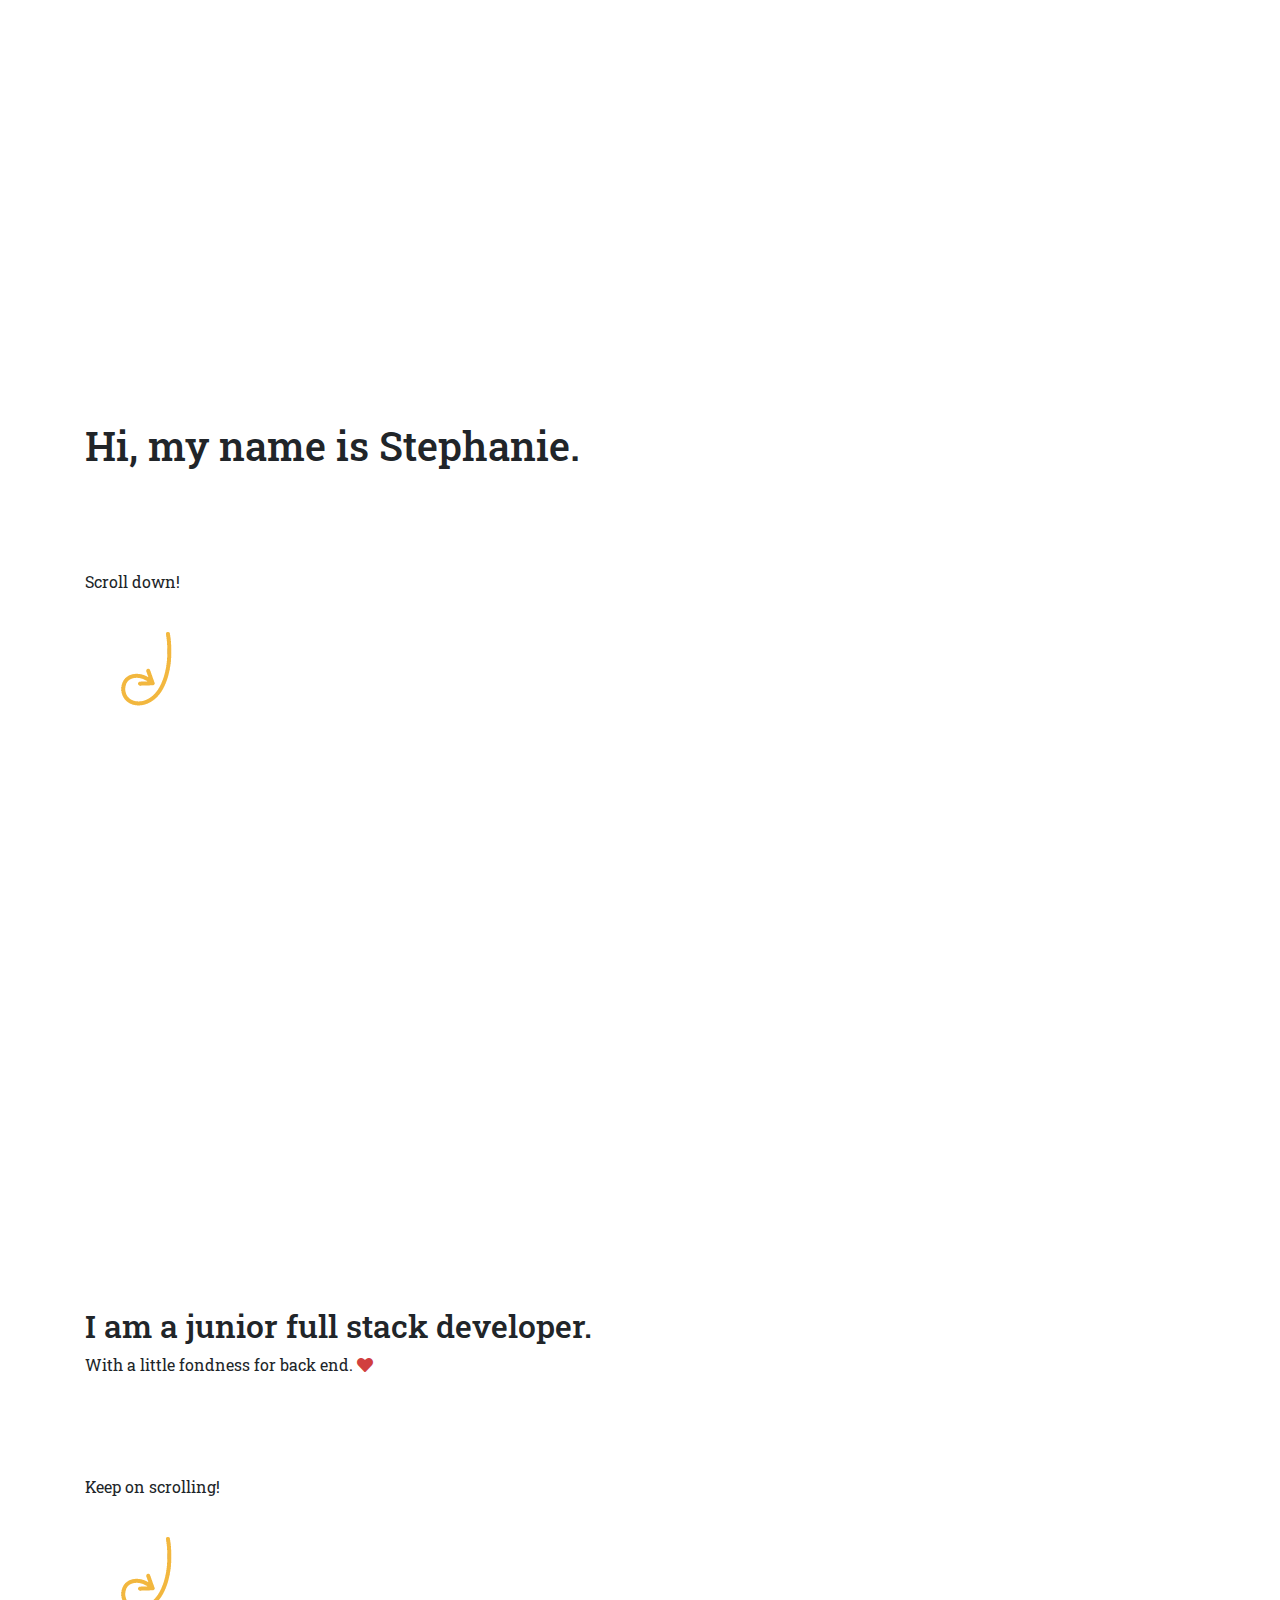
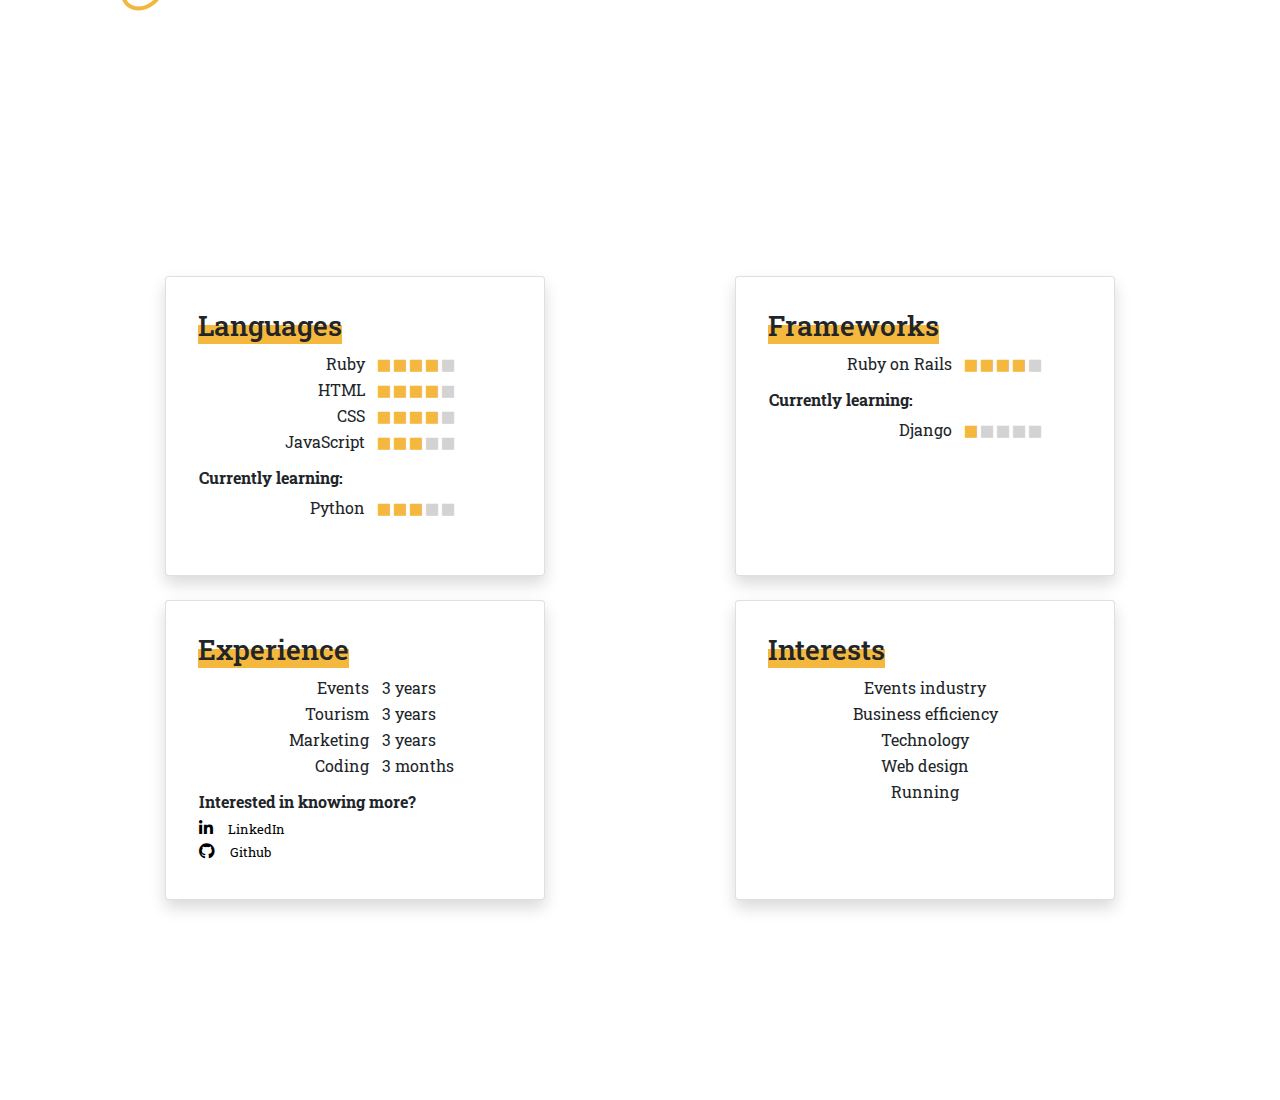
==== index.html @ 898a9060 "Added intro, about and experience sections" ====
<!DOCTYPE html>
<html>
  <head>
    <title>Stephanie Diep - Fullstack web developer</title>

    <meta name="viewport" content="width=device-width, initial-scale=1, shrink-to-fit=no">
    <link rel="stylesheet" href="https://stackpath.bootstrapcdn.com/bootstrap/4.4.1/css/bootstrap.min.css" integrity="sha384-Vkoo8x4CGsO3+Hhxv8T/Q5PaXtkKtu6ug5TOeNV6gBiFeWPGFN9MuhOf23Q9Ifjh" crossorigin="anonymous">
    <link rel="stylesheet" href="css/style.css">
    <link rel="icon" type="image/svg" href="https://image.flaticon.com/icons/svg/2572/2572648.svg">
    <link rel="stylesheet" href="https://use.fontawesome.com/releases/v5.6.3/css/all.css">
  </head>
  
  <body>
    <!-- Intro section -->
    <div class="header container d-flex align-items-center justify-content-between">
      <div class="name">
        <h1>Hi, my name is Stephanie.</h1>
      </div>
      <div class="arrow">
        <p>Scroll down!</p>
        <a href="#about"><img src="images/arrow.gif" alt="Animated arrow pointing down", id="arrow-img"></a>
      </div>
    </div>

    <!-- About section -->
    <div class="container d-flex align-items-center justify-content-between" id="about">
      <div>
        <h2>I am a junior full stack developer.</h2>
        <p>With a little fondness for back end. <i class="fas fa-heart"></i></p>
      </div>
      <div class="arrow">
        <p>Keep on scrolling!</p>
        <a href="#experience"><img src="images/arrow.gif" alt="Animated arrow pointing down", id="arrow-img"></a>
      </div>
    </div>

    <!-- Experience section -->
    <div class="container" id="experience">
      <div class="row d-flex justify-content-around">
        <!-- Languages card -->
        <div class="card col-sm-12 col-md-4 shadow">
          <h3><span class="half-highlight">Languages</span></h3>
          <table>
            <tr>
              <td class="cell-title">Ruby</td>
              <td><i class="fas fa-square-full" id="colored-square"></i>
              <i class="fas fa-square-full" id="colored-square"></i>
              <i class="fas fa-square-full" id="colored-square"></i>
              <i class="fas fa-square-full" id="colored-square"></i>
              <i class="fas fa-square-full" id="not-colored-square"></i></td>
            </tr>
            <tr>
              <td class="cell-title">HTML</td>
              <td><i class="fas fa-square-full" id="colored-square"></i>
              <i class="fas fa-square-full" id="colored-square"></i>
              <i class="fas fa-square-full" id="colored-square"></i>
              <i class="fas fa-square-full" id="colored-square"></i>
              <i class="fas fa-square-full" id="not-colored-square"></i></td>
            </tr>
            <tr>
              <td class="cell-title">CSS</td> 
              <td><i class="fas fa-square-full" id="colored-square"></i>
              <i class="fas fa-square-full" id="colored-square"></i>
              <i class="fas fa-square-full" id="colored-square"></i>
              <i class="fas fa-square-full" id="colored-square"></i>
              <i class="fas fa-square-full" id="not-colored-square"></i></td>
            </tr>
            <tr>
              <td class="cell-title">JavaScript</td> 
              <td><i class="fas fa-square-full" id="colored-square"></i>
              <i class="fas fa-square-full" id="colored-square"></i>
              <i class="fas fa-square-full" id="colored-square"></i>
              <i class="fas fa-square-full" id="not-colored-square"></i>
              <i class="fas fa-square-full" id="not-colored-square"></i></td>
            </tr>
            <tr>
              <td colspan="2"><p class="card-subtitle"><strong>Currently learning: </strong></p></td>
            </tr>
            <tr>
              <td class="cell-title">Python</td>
              <td><i class="fas fa-square-full" id="colored-square"></i>
              <i class="fas fa-square-full" id="colored-square"></i>
              <i class="fas fa-square-full" id="colored-square"></i>
              <i class="fas fa-square-full" id="not-colored-square"></i>
              <i class="fas fa-square-full" id="not-colored-square"></i></td>
            </tr>
          </table>
        </div>
        
        <!-- Frameworks card -->
        <div class="card col-sm-12 col-md-4 shadow">
          <h3><span class="half-highlight">Frameworks</span></h3>
          <table>
            <tr>
              <td class="cell-title">Ruby on Rails</td>
              <td><i class="fas fa-square-full" id="colored-square"></i>
              <i class="fas fa-square-full" id="colored-square"></i>
              <i class="fas fa-square-full" id="colored-square"></i>
              <i class="fas fa-square-full" id="colored-square"></i>
              <i class="fas fa-square-full" id="not-colored-square"></i></td>
            </tr>
            <tr>
              <td colspan="2"><p class="card-subtitle"><strong>Currently learning: </strong></p></td>
            </tr>
            <tr>
              <td class="cell-title">Django</td>
              <td><i class="fas fa-square-full" id="colored-square"></i>
              <i class="fas fa-square-full" id="not-colored-square"></i>
              <i class="fas fa-square-full" id="not-colored-square"></i>
              <i class="fas fa-square-full" id="not-colored-square"></i>
              <i class="fas fa-square-full" id="not-colored-square"></i></td>
            </tr>
          </table>
        </div>

        <!-- Experience card -->
        <div class="card col-sm-12 col-md-4 shadow">
          <h3><span class="half-highlight">Experience</span></h3>
          <table>
            <tr>
              <td class="cell-title">Events</td>
              <td>3 years</td>
            </tr>
            <tr>
              <td class="cell-title">Tourism</td>
              <td>3 years</td>
            </tr>
            <tr>
              <td class="cell-title">Marketing</td>
              <td>3 years</td>
            </tr>
            <tr>
              <td class="cell-title">Coding</td>
              <td>3 months</td>
            </tr>
            <tr>
              <td colspan="2">
                <p class="card-subtitle"><strong>Interested in knowing more?<br></strong></p>
              </td>
            </tr>
            <tr>
              <td colspan="2" id="experience-links">
                  <a href="https://www.linkedin.com/in/diepstephanie/">
                    <p><i class="fab fa-linkedin-in"></i> LinkedIn</p>
                  </a>
              </td>
            </tr>
            <tr>
              <td colspan="2" id="experience-links">
                  <a href="https://github.com/sthyma">
                    <p><i class="fab fa-github"></i> Github</p>
                  </a>
              </td>
            </tr>
          </table>
        </div>

        <!-- Interests card -->
        <div class="card col-sm-12 col-md-4 shadow">
          <h3><span class="half-highlight">Interests</span></h3>
          <table>
            <tr>
              <td class="cell-title-interest">Events industry</td>
            </tr>
            <tr>
              <td class="cell-title-interest">Business efficiency</td>
            </tr>
            <tr>
              <td class="cell-title-interest">Technology</td>
            </tr>
            <tr>
              <td class="cell-title-interest">Web design</td>
            </tr>
            <tr>
              <td class="cell-title-interest">Running</td>
            </tr>
          </table>
        </div>
      </div>
    </div>

    <!-- Projects card -->
    <!-- <div class="card col-sm-12 col-md-3 shadow">
      <h3><span class="half-highlight">Projects</span></h3>
      <table>
        <tr>
          <td class="cell-title"><a href="#">Don't Die Food</a></td>
          <td><p>Team / Backend</p></td>
        </tr>
        <tr>
          <td class="cell-title"><a href="#">BlockWagon</a></td>
          <td><p>Team / Full stack</p></td>
        </tr>
        <tr>
          <td class="cell-title"><a href="#"><small>Hey Miss Cocktail</small></a></td>
          <td><p>Solo / Full stack</p></td>
        </tr>
        <tr>
          <td colspan="2"><p class="card-subtitle"><strong>Currently working on: </strong></p></td>
        </tr>
        <tr>
          <td class="cell-title">Django</td>
          <td><i class="fas fa-square-full" id="colored-square"></i>
          <i class="fas fa-square-full" id="not-colored-square"></i>
          <i class="fas fa-square-full" id="not-colored-square"></i>
          <i class="fas fa-square-full" id="not-colored-square"></i>
          <i class="fas fa-square-full" id="not-colored-square"></i></td>
        </tr>
      </table>
    </div> -->

  </body>
</html>
---- css/style.css ----
/* Fonts */
@import url('https://fonts.googleapis.com/css2?family=Roboto+Slab:wght@200;300;400;500;600;700;800;900&display=swap');

/* Components */
@import url('components/navbar.css');
@import url('components/about.css');
@import url('components/header.css');
@import url('components/experience.css');
@import url('components/card.css');

body {
  font-family: 'Roboto Slab', serif;
}

.half-highlight {
  background: linear-gradient(to top, #f4b83f 50%, transparent 50%);
}
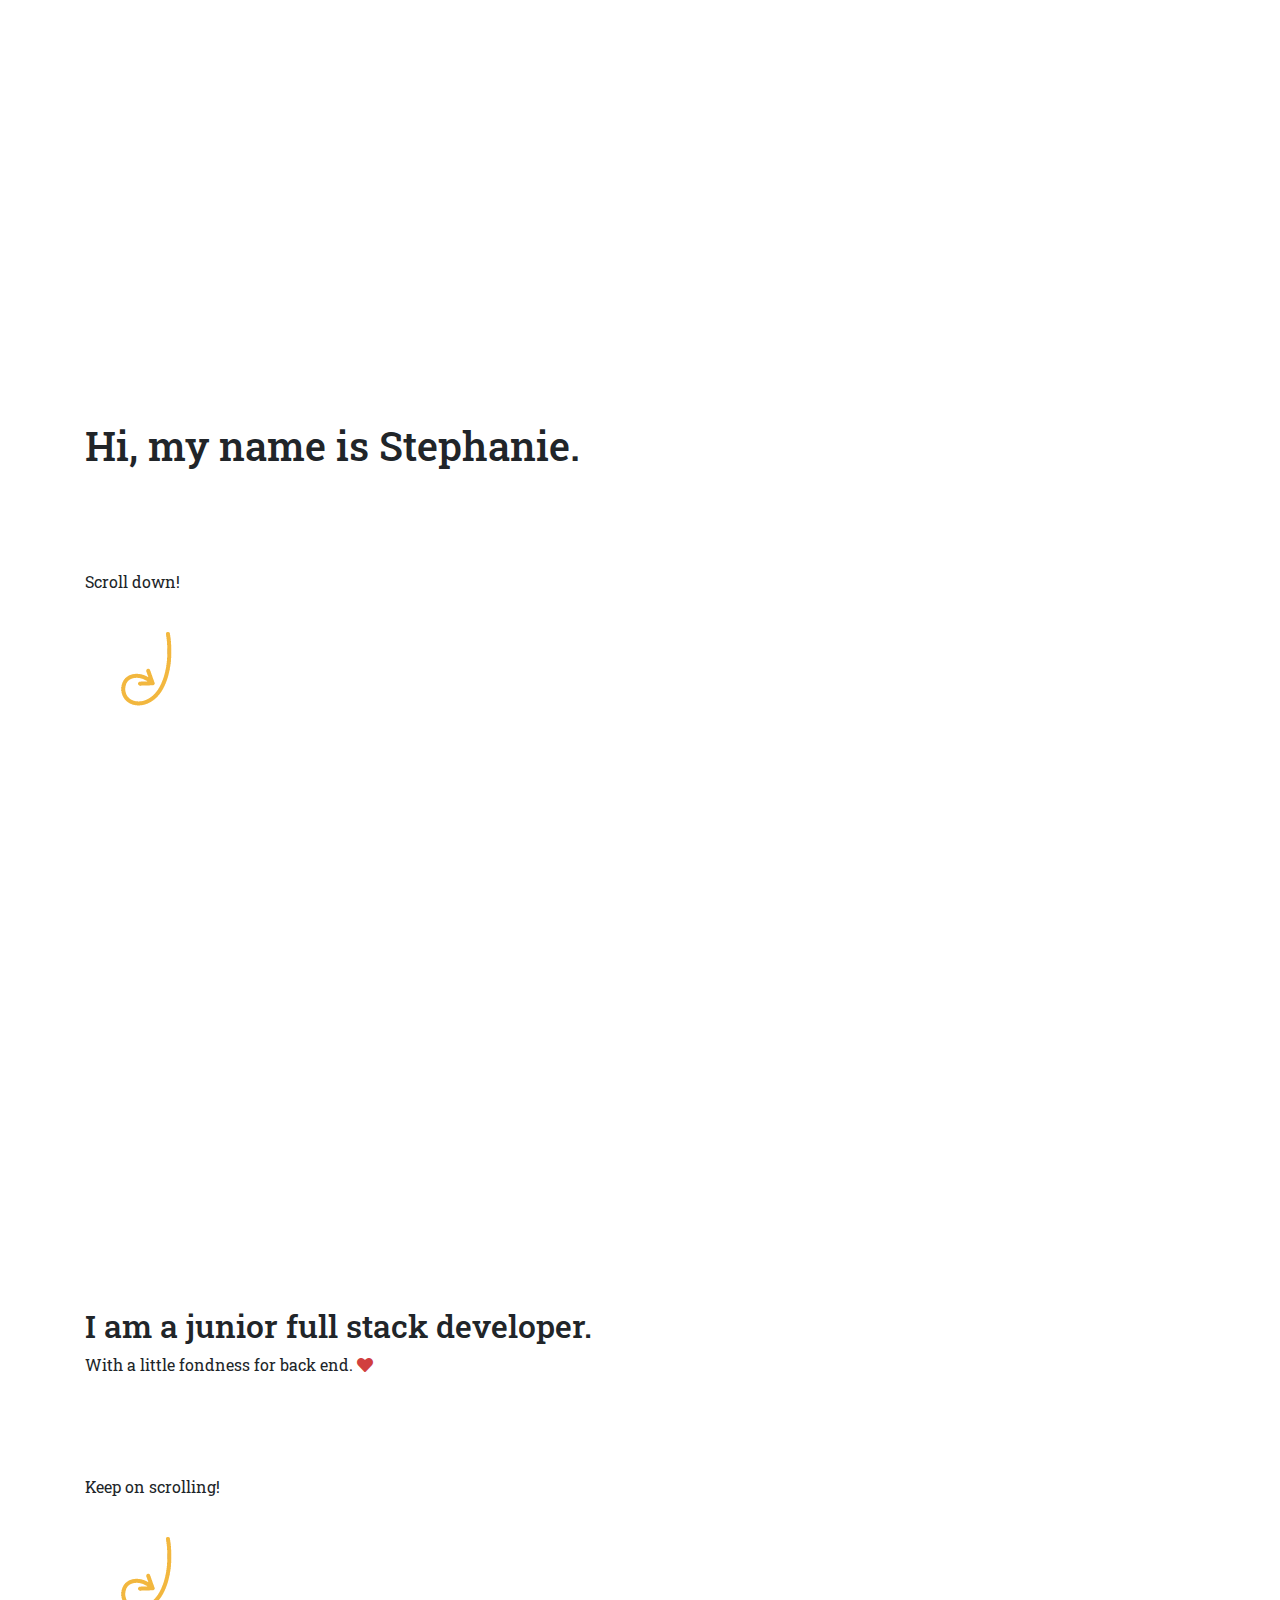
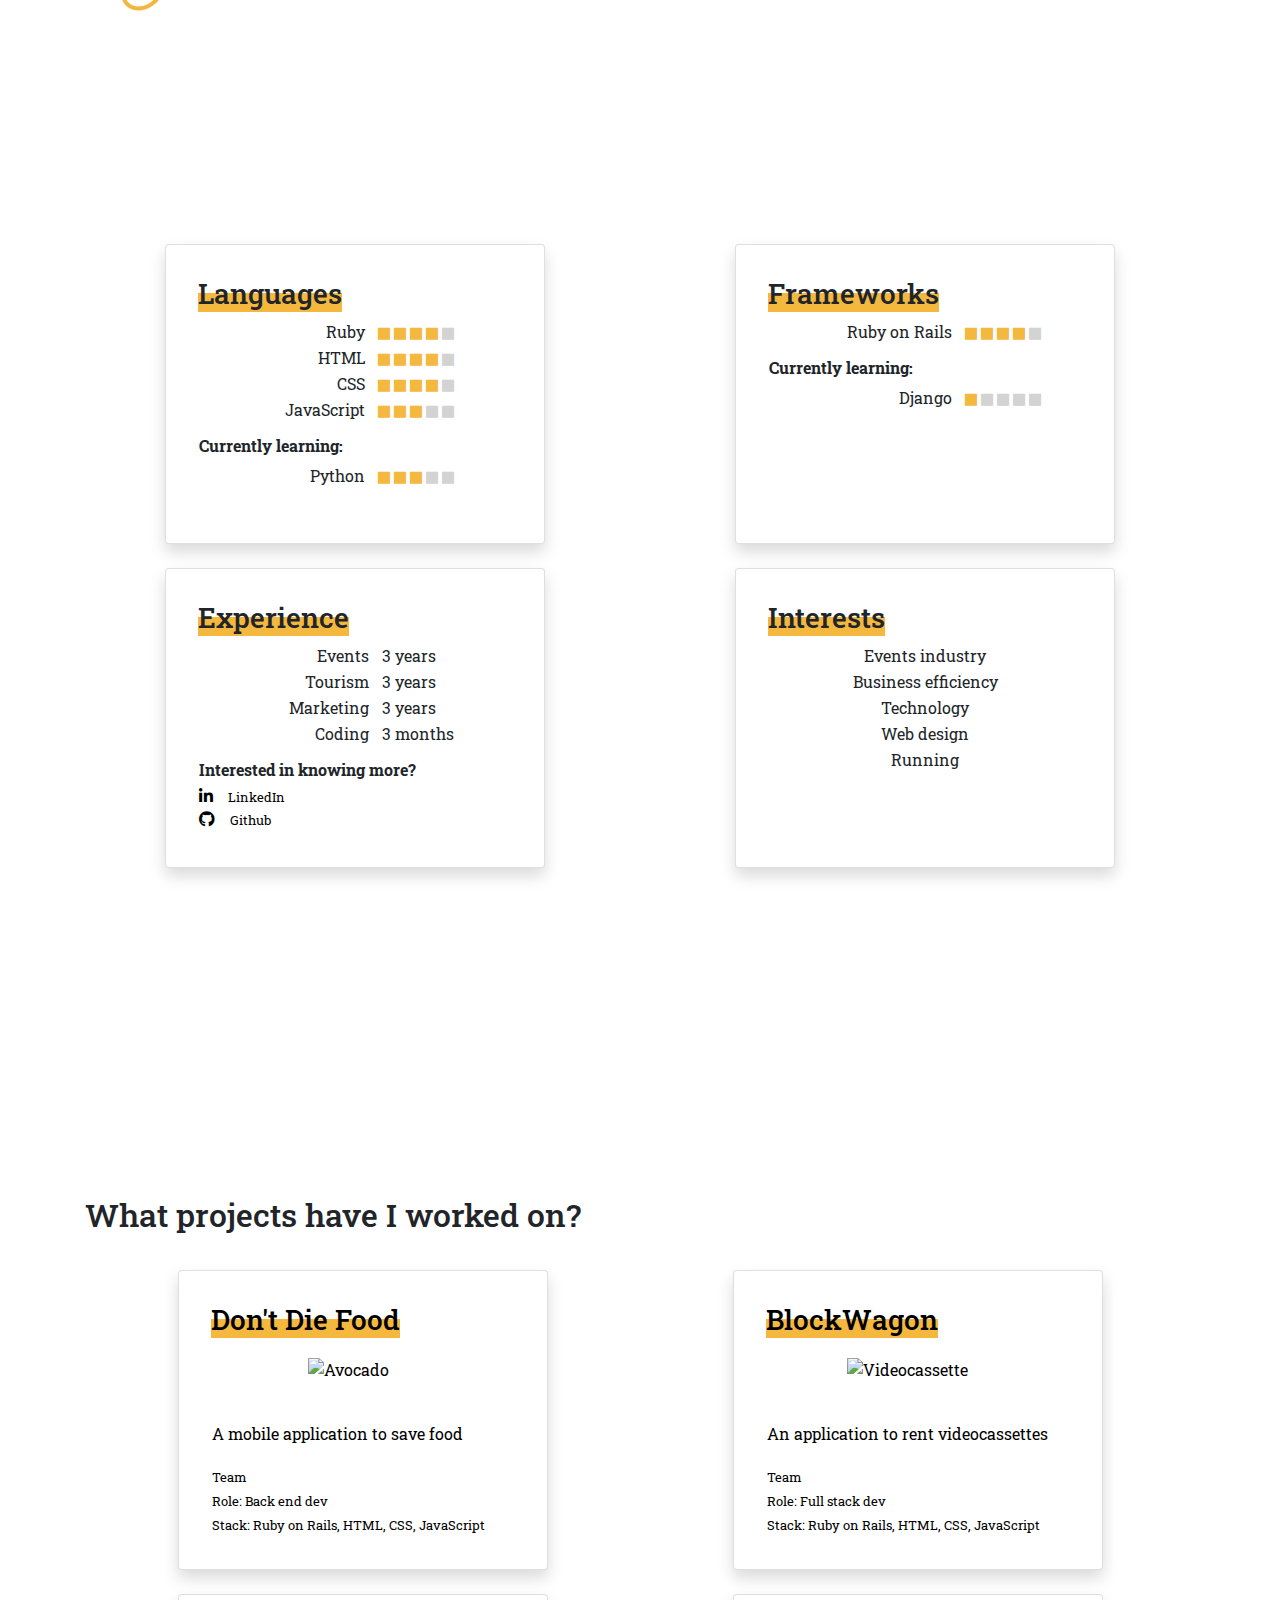
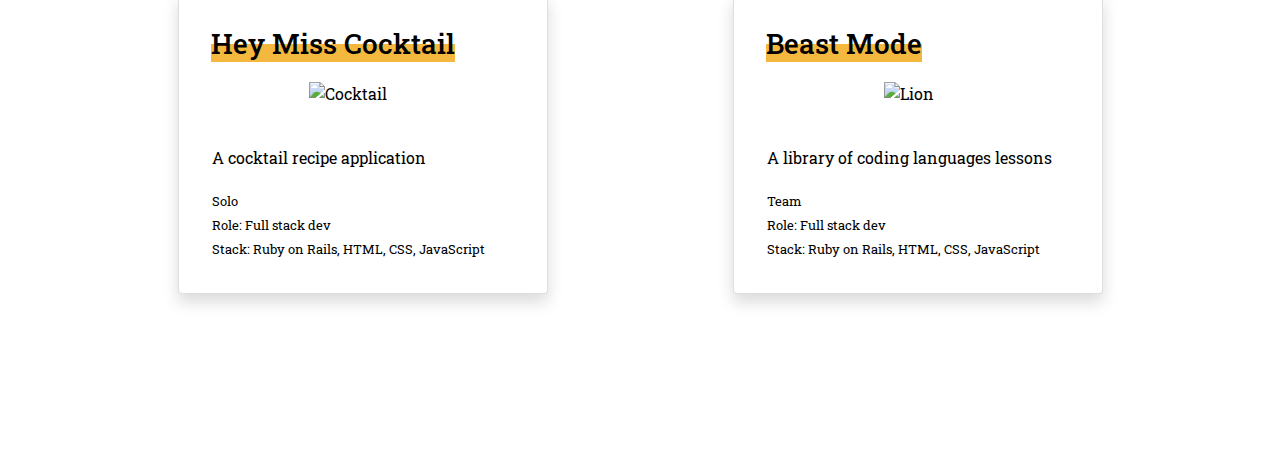
==== commit 74e85b09: "Added projects and contact sections -- still need to add contact section" ====
--- a/index.html
+++ b/index.html
@@ -2,7 +2,6 @@
 <html>
   <head>
     <title>Stephanie Diep - Fullstack web developer</title>
-
     <meta name="viewport" content="width=device-width, initial-scale=1, shrink-to-fit=no">
     <link rel="stylesheet" href="https://stackpath.bootstrapcdn.com/bootstrap/4.4.1/css/bootstrap.min.css" integrity="sha384-Vkoo8x4CGsO3+Hhxv8T/Q5PaXtkKtu6ug5TOeNV6gBiFeWPGFN9MuhOf23Q9Ifjh" crossorigin="anonymous">
     <link rel="stylesheet" href="css/style.css">
@@ -12,7 +11,7 @@
   
   <body>
     <!-- Intro section -->
-    <div class="header container d-flex align-items-center justify-content-between">
+    <div class="container d-flex align-items-center justify-content-between" id="header">
       <div class="name">
         <h1>Hi, my name is Stephanie.</h1>
       </div>
@@ -179,35 +178,125 @@
       </div>
     </div>
 
-    <!-- Projects card -->
-    <!-- <div class="card col-sm-12 col-md-3 shadow">
-      <h3><span class="half-highlight">Projects</span></h3>
-      <table>
-        <tr>
-          <td class="cell-title"><a href="#">Don't Die Food</a></td>
-          <td><p>Team / Backend</p></td>
-        </tr>
-        <tr>
-          <td class="cell-title"><a href="#">BlockWagon</a></td>
-          <td><p>Team / Full stack</p></td>
-        </tr>
-        <tr>
-          <td class="cell-title"><a href="#"><small>Hey Miss Cocktail</small></a></td>
-          <td><p>Solo / Full stack</p></td>
-        </tr>
-        <tr>
-          <td colspan="2"><p class="card-subtitle"><strong>Currently working on: </strong></p></td>
-        </tr>
-        <tr>
-          <td class="cell-title">Django</td>
-          <td><i class="fas fa-square-full" id="colored-square"></i>
-          <i class="fas fa-square-full" id="not-colored-square"></i>
-          <i class="fas fa-square-full" id="not-colored-square"></i>
-          <i class="fas fa-square-full" id="not-colored-square"></i>
-          <i class="fas fa-square-full" id="not-colored-square"></i></td>
-        </tr>
-      </table>
+    <!-- Projects section -->
+    <div class="container" id="projects">
+      <h2>What projects have I worked on?</h2>
+      <div class="container d-flex align-items-center justify-content-between">
+        <div class="row d-flex justify-content-around">
+          <!-- Don't Die Food -->
+          <div class="card col-sm-12 col-md-4 shadow">
+            <a href="http://dontdiefood.com/">
+              <h3><span class="half-highlight">Don't Die Food</span></h3>
+              <table>
+                <tr>
+                  <td>
+                    <div class="d-flex justify-content-center">
+                      <img src="https://image.flaticon.com/icons/svg/826/826984.svg" alt="Avocado">
+                    </div>
+                  </td>
+                </tr>
+                <tr>
+                  <td>
+                    <p>A mobile application to save food</p>
+                  </td>
+                </tr>
+                <tr>
+                  <td>
+                    <small>Team<br> Role: Back end dev<br> Stack: Ruby on Rails, HTML, CSS, JavaScript</small>
+                  </td>
+                </tr>
+              </table>
+            </a>
+          </div>
+
+          <!-- BlockWagon -->
+          <div class="card col-sm-12 col-md-4 shadow">
+            <a href="http://blockwagon.herokuapp.com/">
+              <h3><span class="half-highlight">BlockWagon</span></h3>
+              <table>
+                <tr>
+                  <td>
+                    <div class="d-flex justify-content-center">
+                      <img src="https://image.flaticon.com/icons/svg/860/860341.svg" alt="Videocassette">
+                    </div>
+                  </td>
+                </tr>
+                <tr>
+                  <td>
+                    <p>An application to rent videocassettes</p>
+                  </td>
+                </tr>
+                <tr>
+                  <td>
+                    <small>Team<br> Role: Full stack dev<br> Stack: Ruby on Rails, HTML, CSS, JavaScript</small>
+                  </td>
+                </tr>
+              </table>
+            </a>
+          </div>
+
+          <!-- Hey Miss Cocktail -->
+          <div class="card col-sm-12 col-md-4 shadow">
+            <a href="http://heymisscocktail.herokuapp.com/">
+              <h3><span class="half-highlight">Hey Miss Cocktail</span></h3>
+              <table>
+                <tr>
+                  <td>
+                    <div class="d-flex justify-content-center">
+                      <img src="https://image.flaticon.com/icons/svg/3076/3076073.svg" alt="Cocktail">
+                    </div>
+                  </td>
+                </tr>
+                <tr>
+                  <td>
+                    <p>A cocktail recipe application</p>
+                  </td>
+                </tr>
+                <tr>
+                  <td>
+                    <small>Solo<br> Role: Full stack dev<br> Stack: Ruby on Rails, HTML, CSS, JavaScript</small>
+                  </td>
+                </tr>
+              </table>
+            </a>
+          </div>
+
+          <!-- Beast Mode -->
+          <div class="card col-sm-12 col-md-4 shadow">
+            <a href="http://beastmodeon.herokuapp.com/">
+              <h3><span class="half-highlight">Beast Mode</span></h3>
+              <table>
+                <tr>
+                  <td>
+                    <div class="d-flex justify-content-center">
+                      <img src="https://image.flaticon.com/icons/svg/2966/2966054.svg" alt="Lion">
+                    </div>
+                  </td>
+                </tr>
+                <tr>
+                  <td>
+                    <p>A library of coding languages lessons</p>
+                  </td>
+                </tr>
+                <tr>
+                  <td>
+                    <small>Team<br> Role: Full stack dev<br> Stack: Ruby on Rails, HTML, CSS, JavaScript</small>
+                  </td>
+                </tr>
+              </table>
+            </a>
+          </div>
+
+        </div>
+      </div>
+    </div>
+
+    <!-- Contact section -->
+    <!-- <div class="container d-flex align-items-center justify-content-between" id="contact">
+      <div>
+        <h2>Interested in contacting me?</h2>
+        <p>Don't hesitate!</p>
+      </div>
     </div> -->
-
   </body>
 </html>--- a/css/style.css
+++ b/css/style.css
@@ -2,11 +2,12 @@
 @import url('https://fonts.googleapis.com/css2?family=Roboto+Slab:wght@200;300;400;500;600;700;800;900&display=swap');
 
 /* Components */
-@import url('components/navbar.css');
 @import url('components/about.css');
 @import url('components/header.css');
 @import url('components/experience.css');
 @import url('components/card.css');
+@import url('components/projects.css');
+@import url('components/contact.css');
 
 body {
   font-family: 'Roboto Slab', serif;
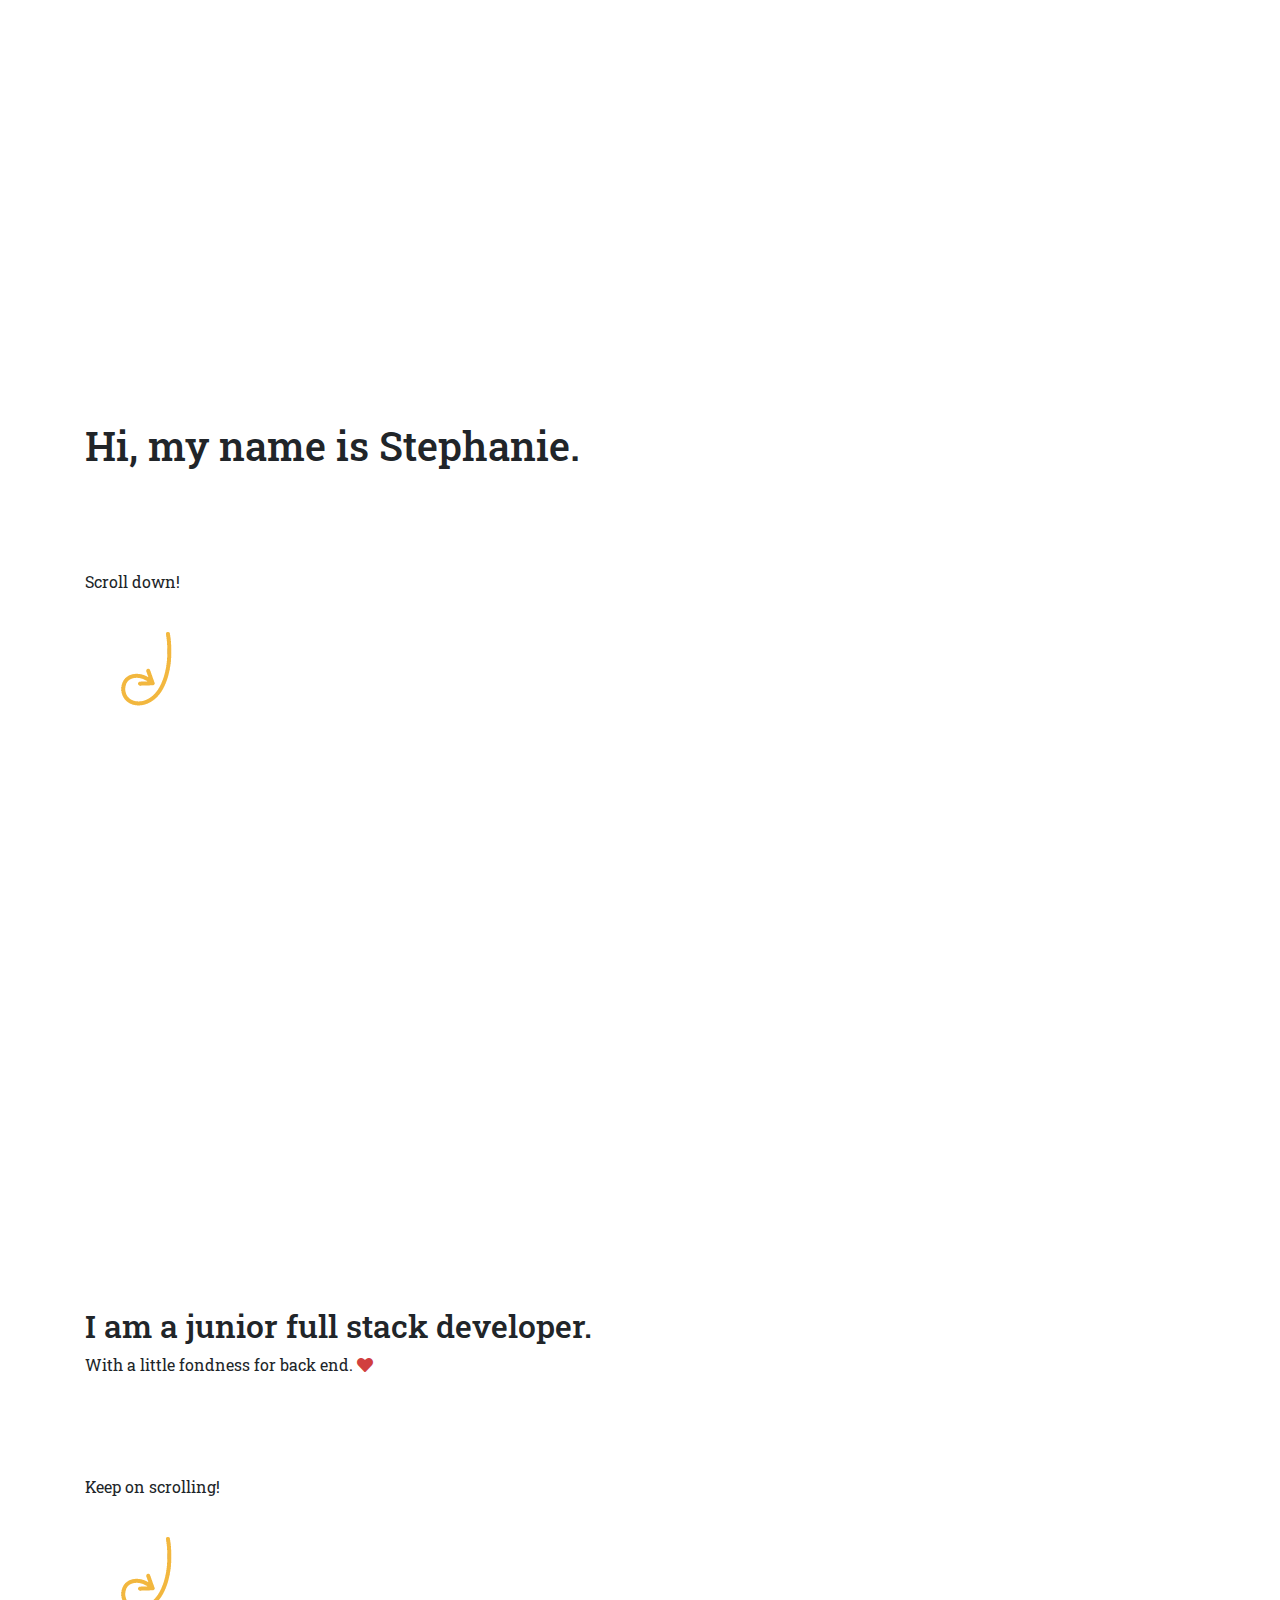
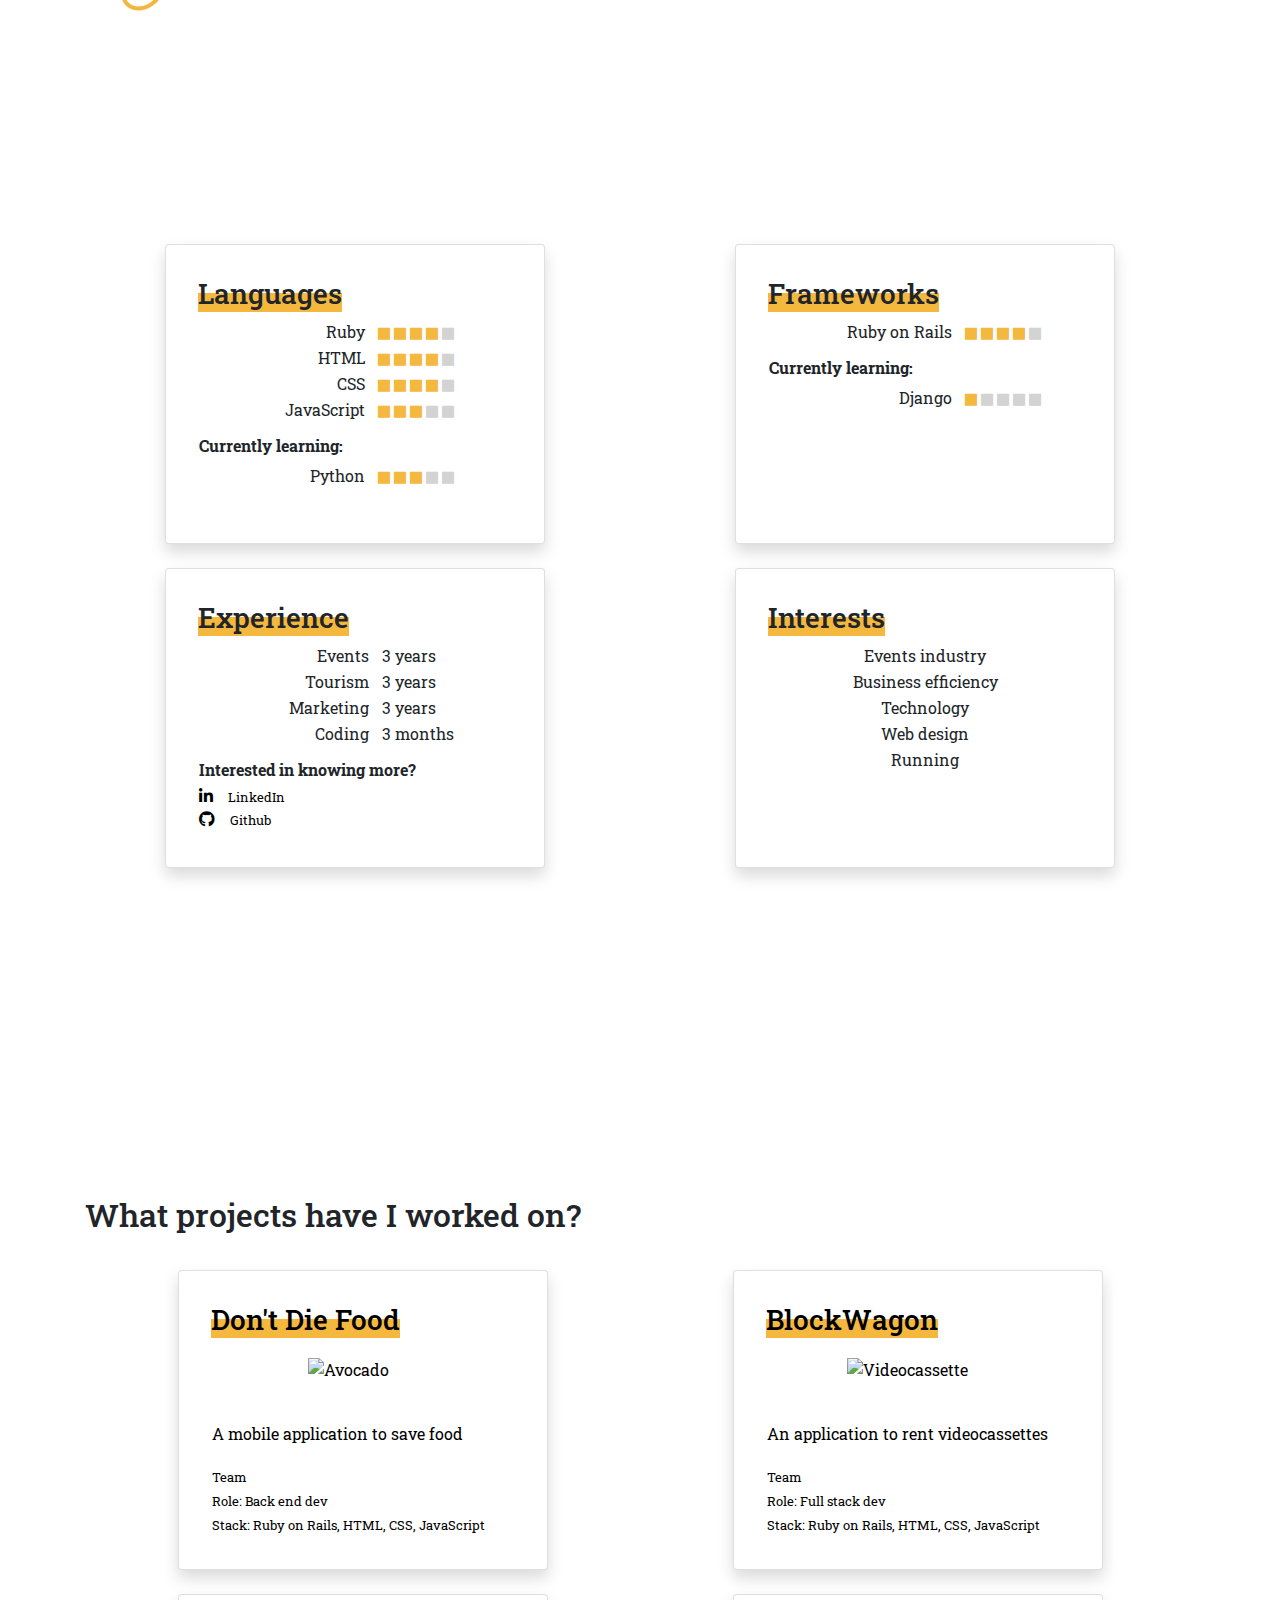
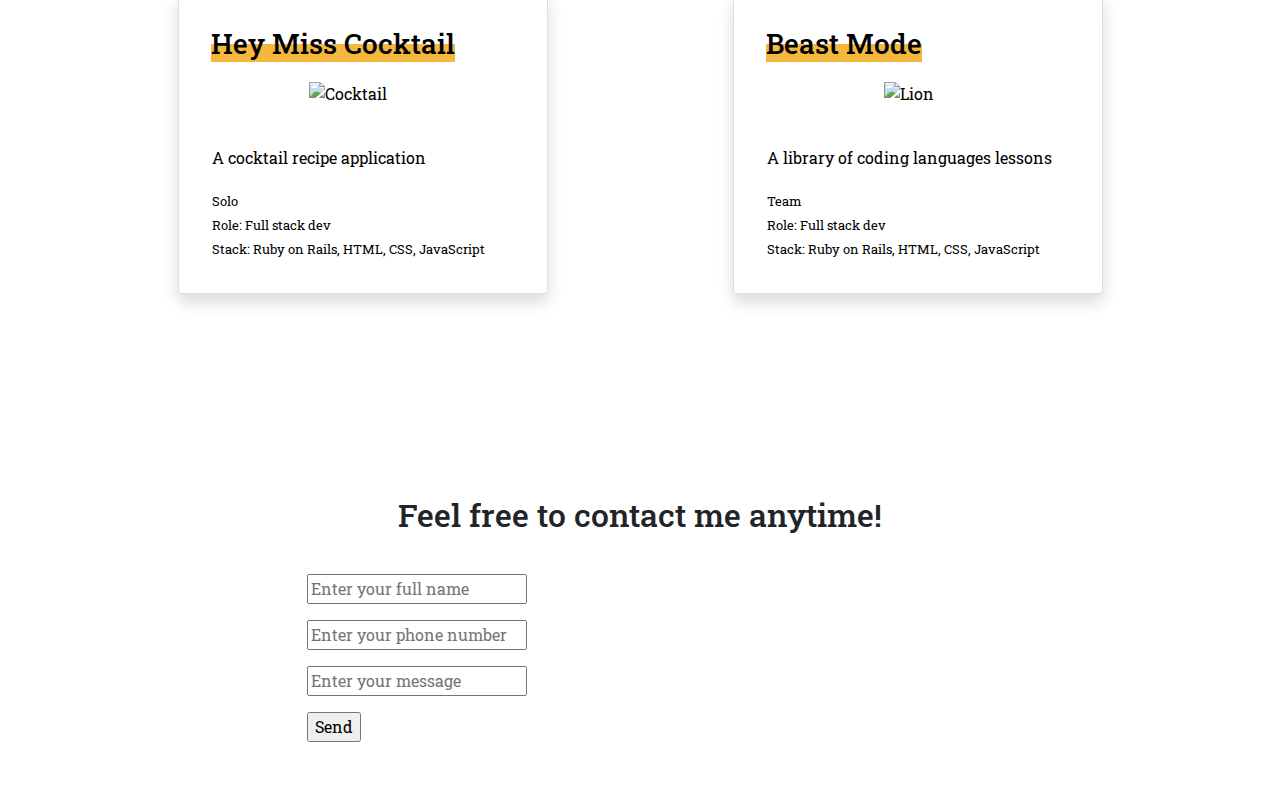
==== commit 13257d4b: "Added a form" ====
--- a/index.html
+++ b/index.html
@@ -292,11 +292,18 @@
     </div>
 
     <!-- Contact section -->
-    <!-- <div class="container d-flex align-items-center justify-content-between" id="contact">
+    <div class="container d-flex align-items-center justify-content-between flex-column" id="contact">
       <div>
-        <h2>Interested in contacting me?</h2>
-        <p>Don't hesitate!</p>
-      </div>
-    </div> -->
+        <h2>Feel free to contact me anytime!</h2>
+      </div>
+      <div class="form">
+        <form>
+          <input type="text" name="name" id="name_field" placeholder="Enter your full name"><br>
+          <input type="text" name="phonenumber" id="phone_field" placeholder="Enter your phone number"><br>
+          <input type="text" name="message" id="message_field" placeholder="Enter your message"><br>
+          <input type="submit" id="form-btn" value="Send">
+        </form>
+      </div>
+    </div>
   </body>
 </html>--- a/css/style.css
+++ b/css/style.css
@@ -8,6 +8,7 @@
 @import url('components/card.css');
 @import url('components/projects.css');
 @import url('components/contact.css');
+@import url('components/form.css');
 
 body {
   font-family: 'Roboto Slab', serif;
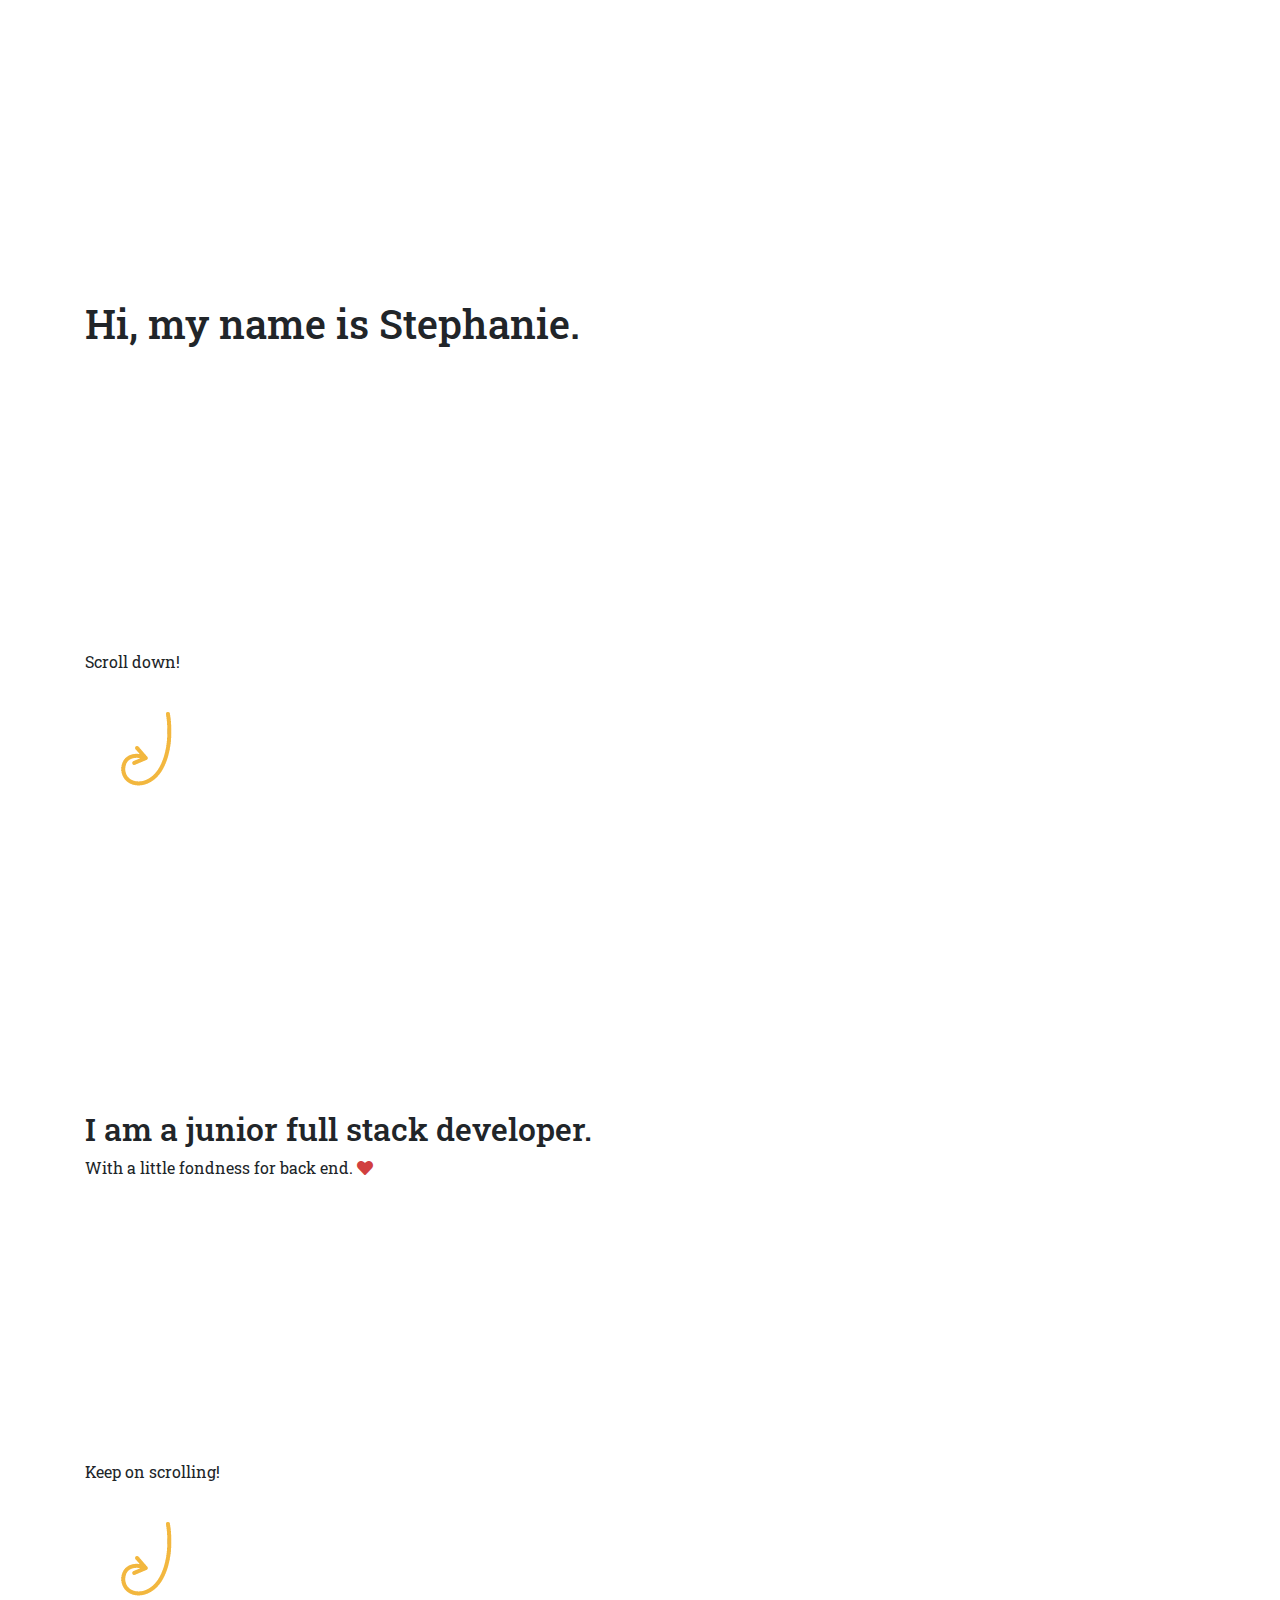
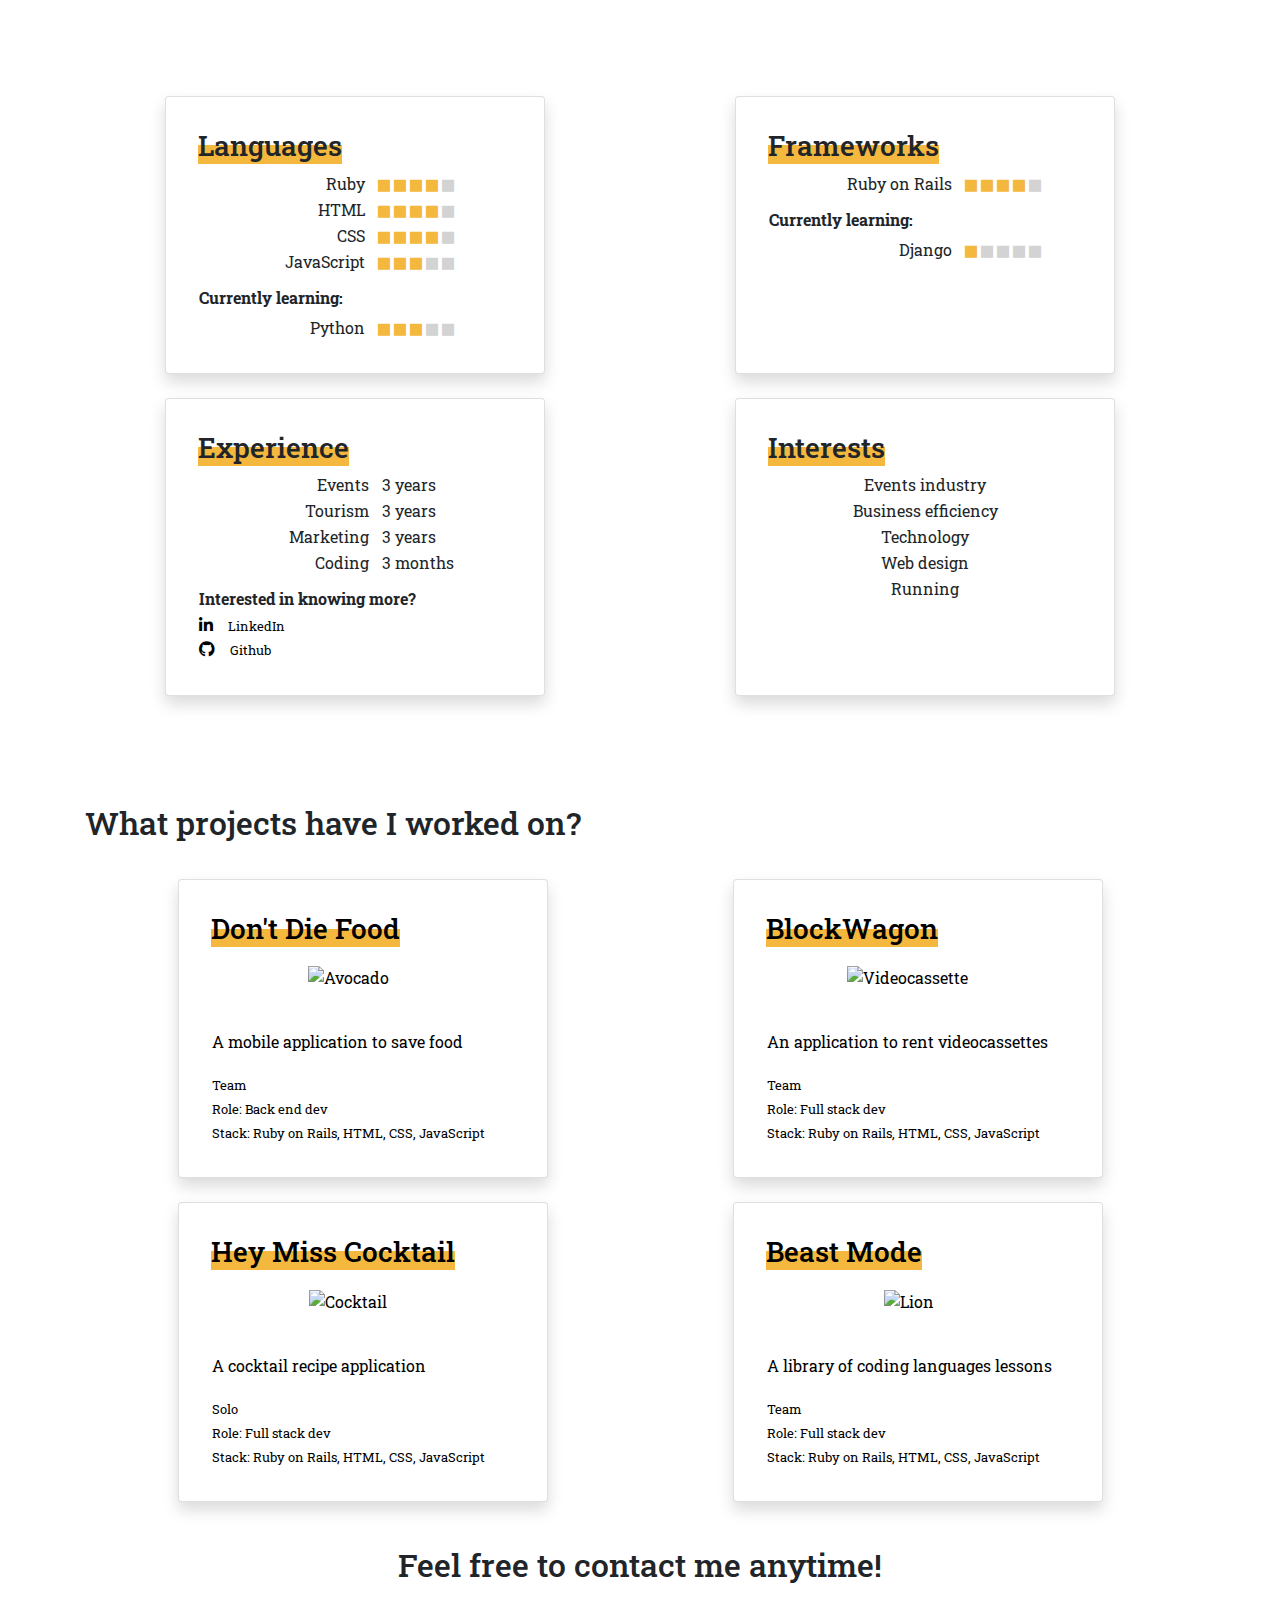
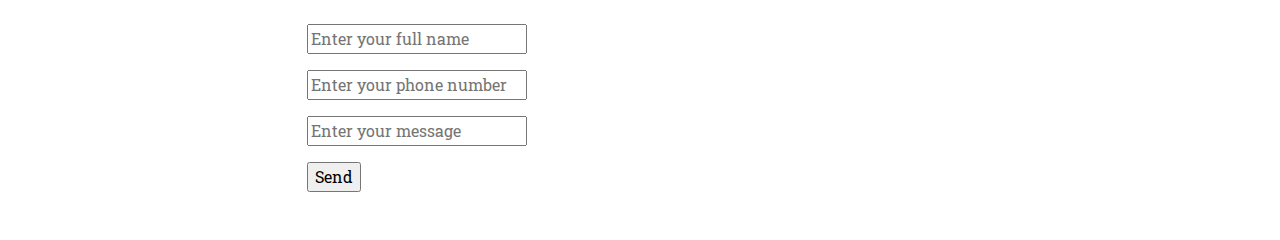
==== commit 1da597e5: "Worked on responsiveness" ====
--- a/index.html
+++ b/index.html
@@ -11,7 +11,7 @@
   
   <body>
     <!-- Intro section -->
-    <div class="container d-flex align-items-center justify-content-between" id="header">
+    <div class="container d-flex align-items-start justify-content-between flex-column" id="header">
       <div class="name">
         <h1>Hi, my name is Stephanie.</h1>
       </div>
@@ -22,8 +22,8 @@
     </div>
 
     <!-- About section -->
-    <div class="container d-flex align-items-center justify-content-between" id="about">
-      <div>
+    <div class="container d-flex align-items-start justify-content-between flex-column" id="about">
+      <div class="description">
         <h2>I am a junior full stack developer.</h2>
         <p>With a little fondness for back end. <i class="fas fa-heart"></i></p>
       </div>
--- a/css/style.css
+++ b/css/style.css
@@ -12,6 +12,7 @@
 
 body {
   font-family: 'Roboto Slab', serif;
+  background:white;
 }
 
 .half-highlight {
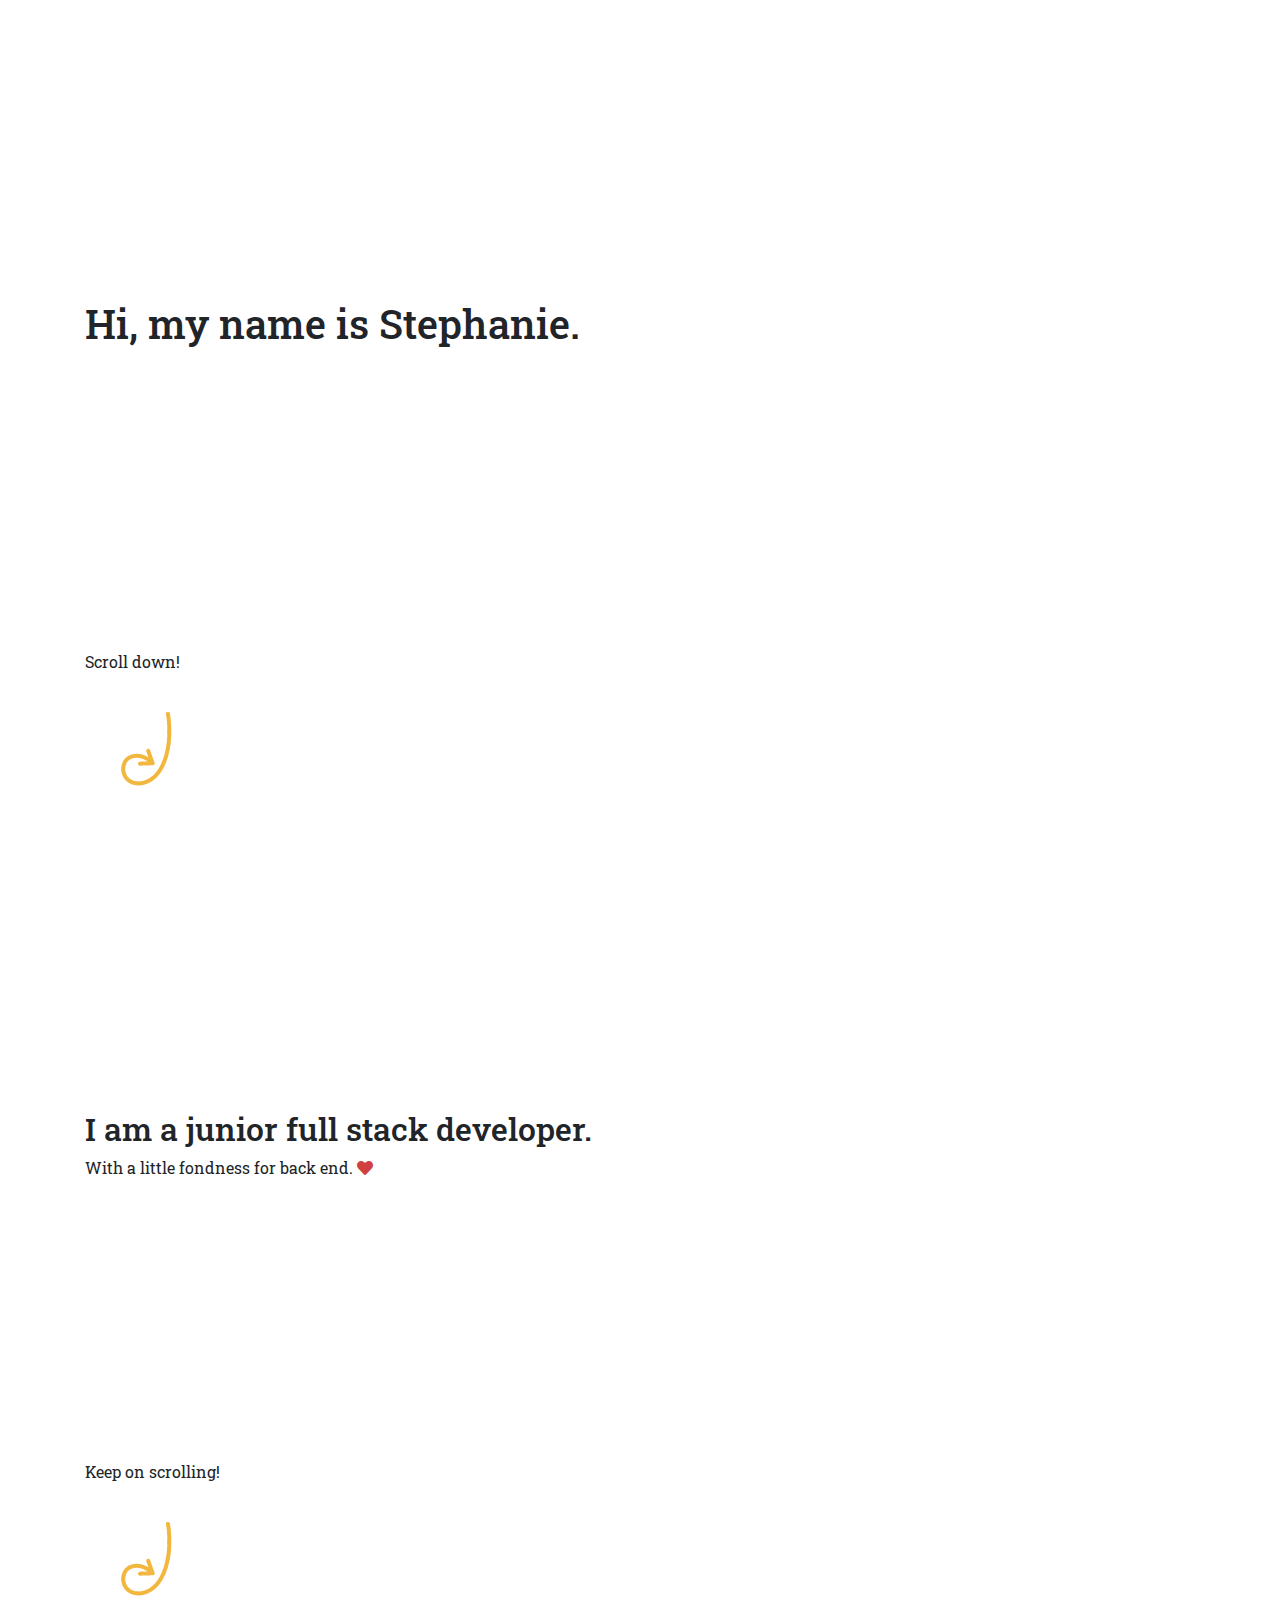
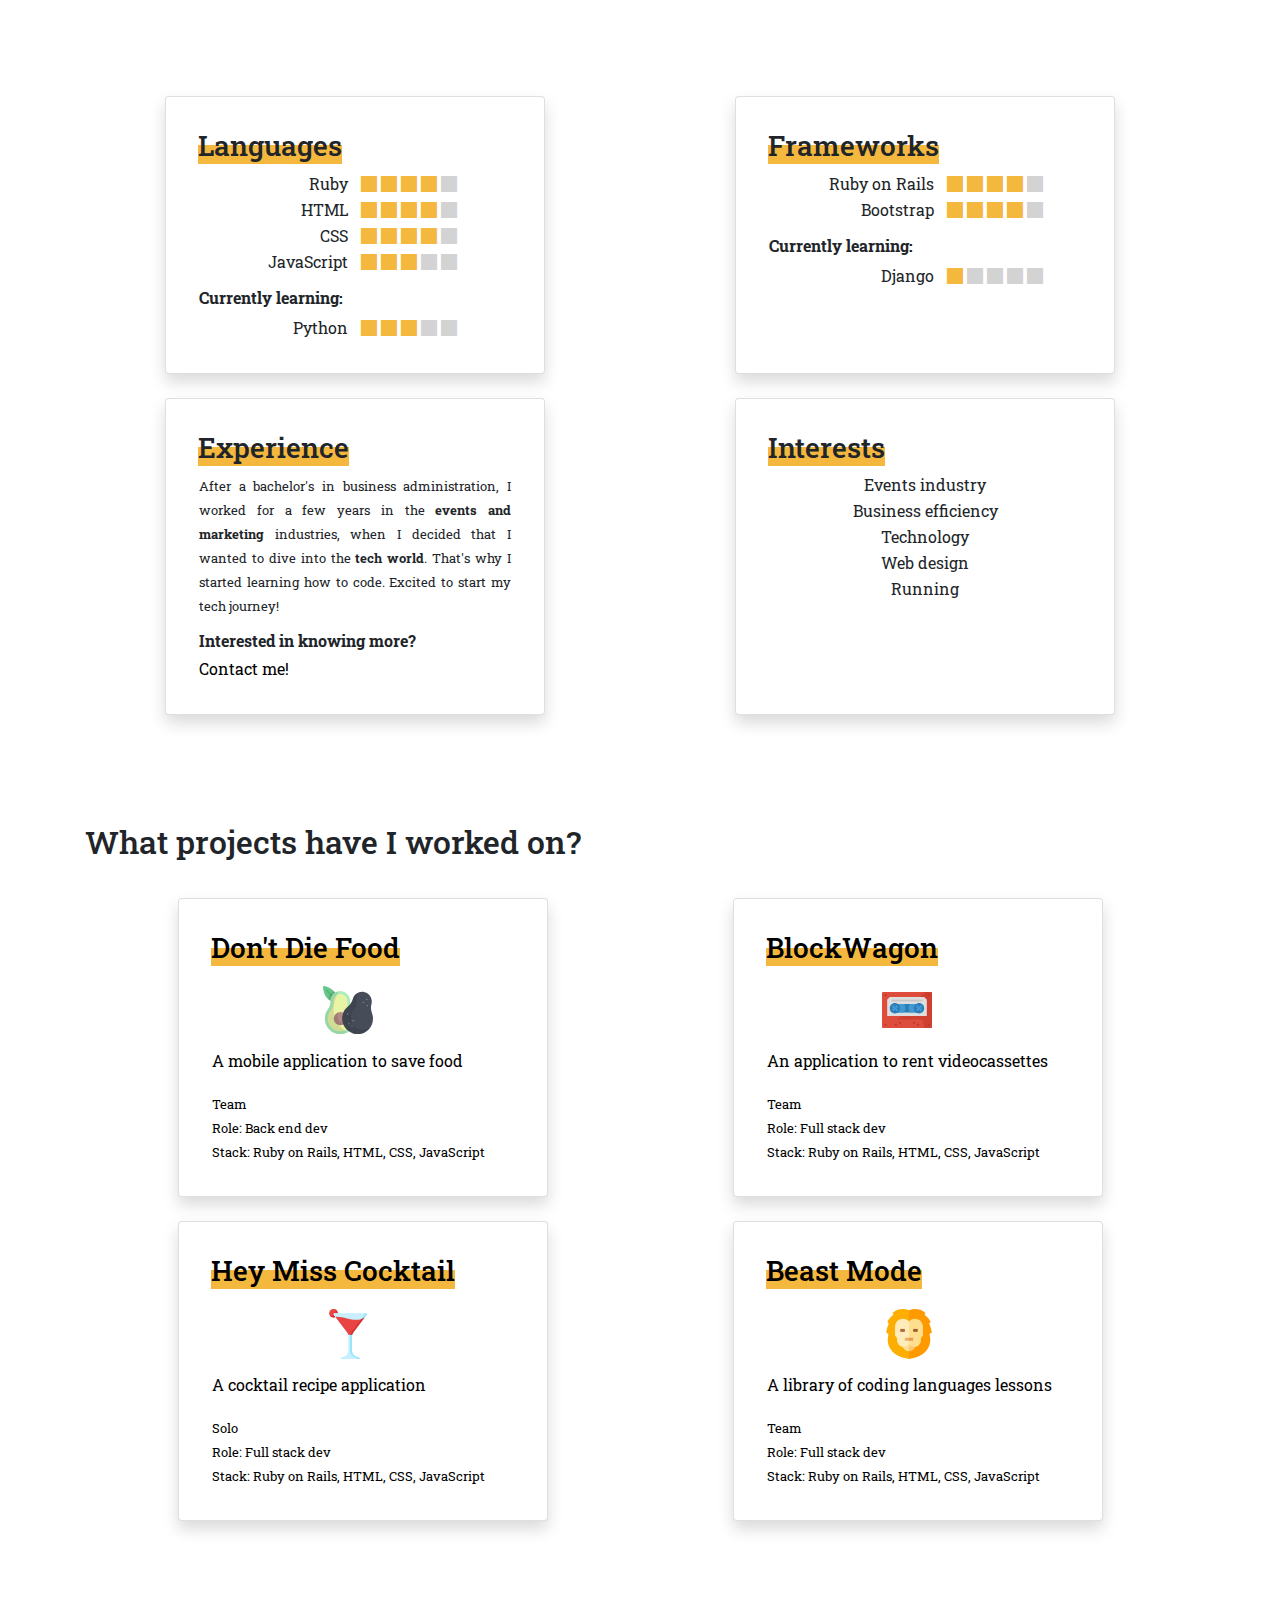
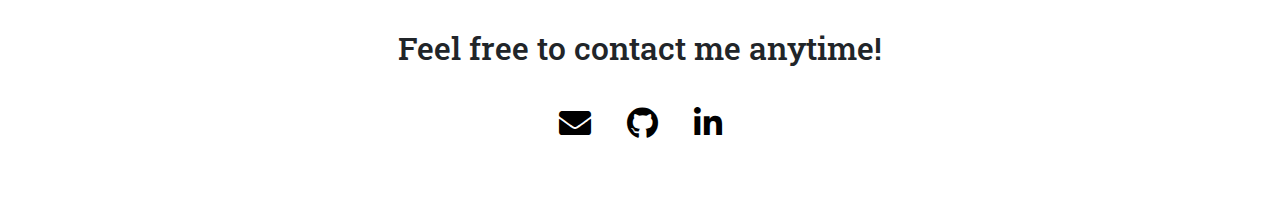
==== commit f562ec4f: "Finalised portfolio front end" ====
--- a/index.html
+++ b/index.html
@@ -1,11 +1,25 @@
 <!DOCTYPE html>
 <html>
   <head>
-    <title>Stephanie Diep - Fullstack web developer</title>
+    <title>Stephanie Diep - Full stack web developer</title>
+    <!-- Default meta tags -->
+    <meta charset="UTF-8">
+    <meta name="description" content="Portfolio of Stephanie Diep, junior web developer.">
+    <meta name="keywords" content="HTML, CSS, JavaScript, Ruby on Rails, Python, web developer, junior">
     <meta name="viewport" content="width=device-width, initial-scale=1, shrink-to-fit=no">
+
+    <!-- Social media meta tags -->
+    <meta property="og:title" content="Stephanie Diep - Full stack web developer">
+    <meta property="og:description" content="Portfolio of Stephanie Diep, junior web developer.">
+    <meta property="og:image" content="images/rice.svg">
+    <meta property="og:url" content="http://sthyma.github.io/">
+
+    <!-- Favicon -->
+    <link rel="icon" type="image/svg" href="images/rice.svg">
+    
+    <!-- Stylesheets -->
     <link rel="stylesheet" href="https://stackpath.bootstrapcdn.com/bootstrap/4.4.1/css/bootstrap.min.css" integrity="sha384-Vkoo8x4CGsO3+Hhxv8T/Q5PaXtkKtu6ug5TOeNV6gBiFeWPGFN9MuhOf23Q9Ifjh" crossorigin="anonymous">
     <link rel="stylesheet" href="css/style.css">
-    <link rel="icon" type="image/svg" href="https://image.flaticon.com/icons/svg/2572/2572648.svg">
     <link rel="stylesheet" href="https://use.fontawesome.com/releases/v5.6.3/css/all.css">
   </head>
   
@@ -99,6 +113,14 @@
               <i class="fas fa-square-full" id="not-colored-square"></i></td>
             </tr>
             <tr>
+              <td class="cell-title">Bootstrap</td>
+              <td><i class="fas fa-square-full" id="colored-square"></i>
+              <i class="fas fa-square-full" id="colored-square"></i>
+              <i class="fas fa-square-full" id="colored-square"></i>
+              <i class="fas fa-square-full" id="colored-square"></i>
+              <i class="fas fa-square-full" id="not-colored-square"></i></td>
+            </tr>
+            <tr>
               <td colspan="2"><p class="card-subtitle"><strong>Currently learning: </strong></p></td>
             </tr>
             <tr>
@@ -117,38 +139,16 @@
           <h3><span class="half-highlight">Experience</span></h3>
           <table>
             <tr>
-              <td class="cell-title">Events</td>
-              <td>3 years</td>
-            </tr>
-            <tr>
-              <td class="cell-title">Tourism</td>
-              <td>3 years</td>
-            </tr>
-            <tr>
-              <td class="cell-title">Marketing</td>
-              <td>3 years</td>
-            </tr>
-            <tr>
-              <td class="cell-title">Coding</td>
-              <td>3 months</td>
-            </tr>
-            <tr>
-              <td colspan="2">
+              <td class="experience-desc">
+                <small>
+                  After a bachelor's in business administration, I worked for a few years in the <strong>events and marketing</strong> industries, when I decided that I wanted to dive into the <strong>tech world</strong>. That's why I started learning how to code. Excited to start my tech journey!
+                </small>
+              </td>
+            </tr>
+            <tr>
+              <td colspan="2" class="contact-me">
                 <p class="card-subtitle"><strong>Interested in knowing more?<br></strong></p>
-              </td>
-            </tr>
-            <tr>
-              <td colspan="2" id="experience-links">
-                  <a href="https://www.linkedin.com/in/diepstephanie/">
-                    <p><i class="fab fa-linkedin-in"></i> LinkedIn</p>
-                  </a>
-              </td>
-            </tr>
-            <tr>
-              <td colspan="2" id="experience-links">
-                  <a href="https://github.com/sthyma">
-                    <p><i class="fab fa-github"></i> Github</p>
-                  </a>
+                <a href="/#contact">Contact me!</a>
               </td>
             </tr>
           </table>
@@ -191,7 +191,7 @@
                 <tr>
                   <td>
                     <div class="d-flex justify-content-center">
-                      <img src="https://image.flaticon.com/icons/svg/826/826984.svg" alt="Avocado">
+                      <img src="images/avocado.svg" alt="Avocado">
                     </div>
                   </td>
                 </tr>
@@ -217,7 +217,7 @@
                 <tr>
                   <td>
                     <div class="d-flex justify-content-center">
-                      <img src="https://image.flaticon.com/icons/svg/860/860341.svg" alt="Videocassette">
+                      <img src="images/videocassette.svg" alt="Videocassette">
                     </div>
                   </td>
                 </tr>
@@ -243,7 +243,7 @@
                 <tr>
                   <td>
                     <div class="d-flex justify-content-center">
-                      <img src="https://image.flaticon.com/icons/svg/3076/3076073.svg" alt="Cocktail">
+                      <img src="images/cocktail.svg" alt="Cocktail">
                     </div>
                   </td>
                 </tr>
@@ -269,7 +269,7 @@
                 <tr>
                   <td>
                     <div class="d-flex justify-content-center">
-                      <img src="https://image.flaticon.com/icons/svg/2966/2966054.svg" alt="Lion">
+                      <img src="images/lion.svg" alt="Lion">
                     </div>
                   </td>
                 </tr>
@@ -293,16 +293,19 @@
 
     <!-- Contact section -->
     <div class="container d-flex align-items-center justify-content-between flex-column" id="contact">
-      <div>
+      <div class="contact-message">
         <h2>Feel free to contact me anytime!</h2>
       </div>
-      <div class="form">
-        <form>
-          <input type="text" name="name" id="name_field" placeholder="Enter your full name"><br>
-          <input type="text" name="phonenumber" id="phone_field" placeholder="Enter your phone number"><br>
-          <input type="text" name="message" id="message_field" placeholder="Enter your message"><br>
-          <input type="submit" id="form-btn" value="Send">
-        </form>
+      <div class="contact-info">
+        <a href="mailto:stephaniediep@outlook.com" class="contact-links">
+          <i class="fas fa-envelope"></i>
+        </a>
+        <a href="https://github.com/sthyma" class="contact-links">
+          <i class="fab fa-github"></i>
+        </a>
+        <a href="https://www.linkedin.com/in/diepstephanie/" class="contact-links">
+          <i class="fab fa-linkedin-in"></i>
+        </a>
       </div>
     </div>
   </body>
--- a/css/style.css
+++ b/css/style.css
@@ -8,7 +8,6 @@
 @import url('components/card.css');
 @import url('components/projects.css');
 @import url('components/contact.css');
-@import url('components/form.css');
 
 body {
   font-family: 'Roboto Slab', serif;
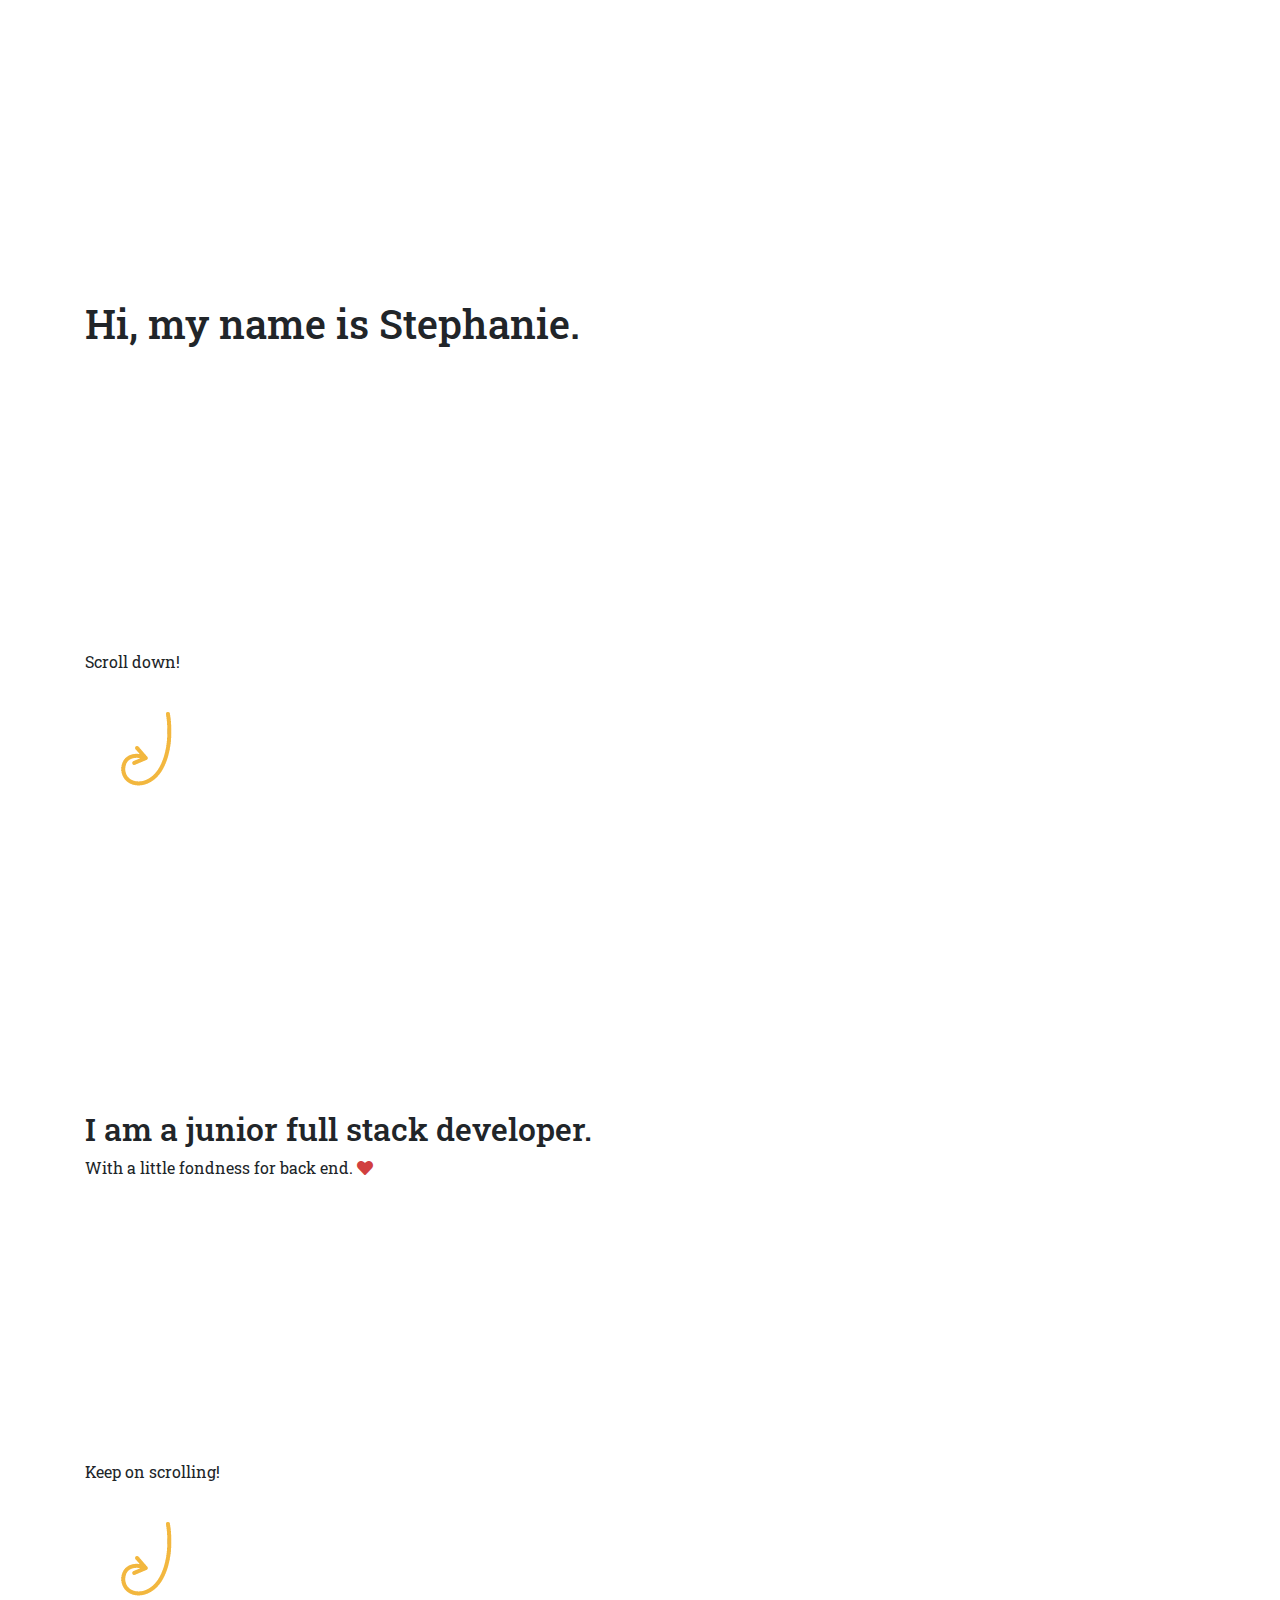
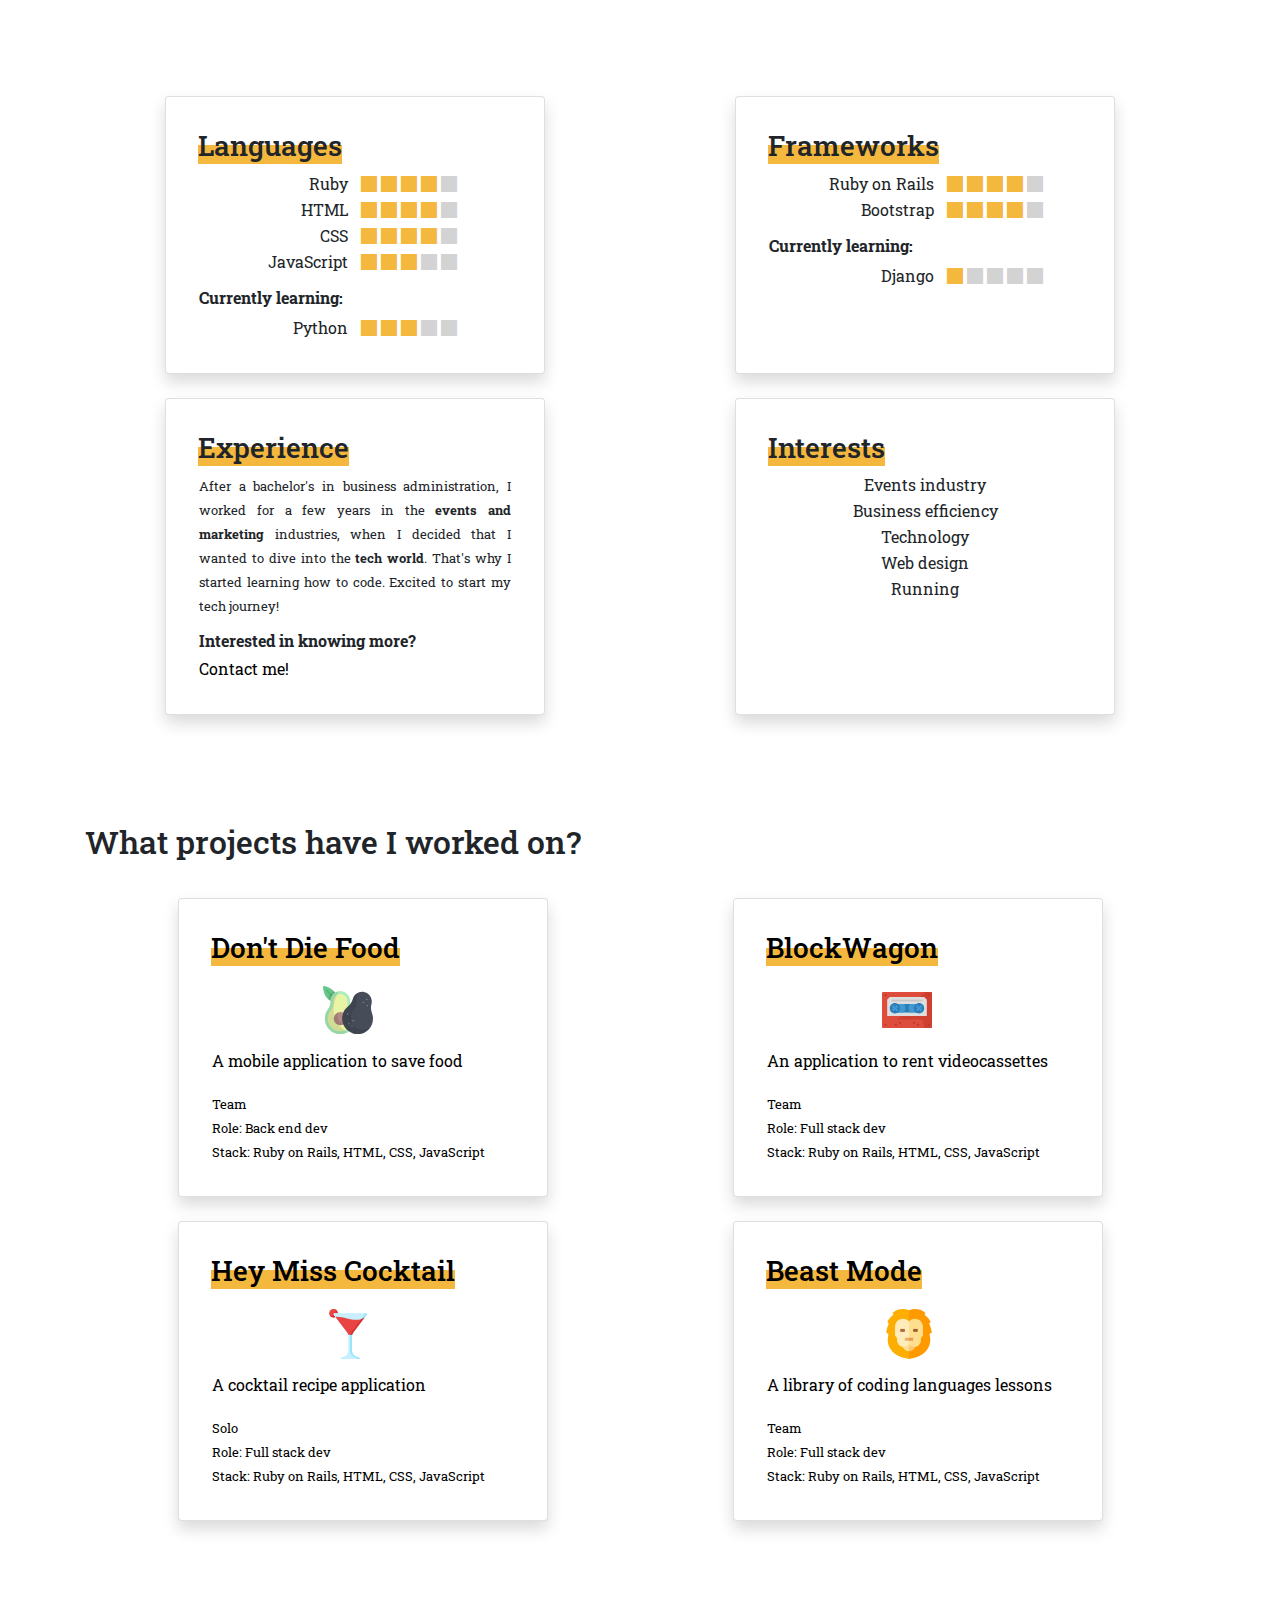
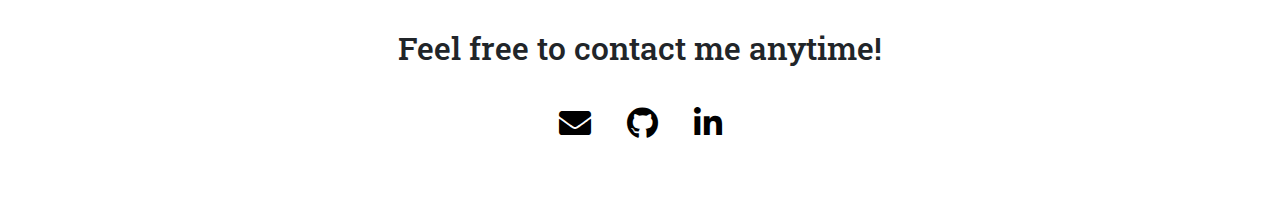
==== commit a9b3886a: "changed og image and worked on responsiveness" ====
--- a/index.html
+++ b/index.html
@@ -11,7 +11,7 @@
     <!-- Social media meta tags -->
     <meta property="og:title" content="Stephanie Diep - Full stack web developer">
     <meta property="og:description" content="Portfolio of Stephanie Diep, junior web developer.">
-    <meta property="og:image" content="images/rice.svg">
+    <meta property="og:image" content="images/coding.jpg">
     <meta property="og:url" content="http://sthyma.github.io/">
 
     <!-- Favicon -->
@@ -51,7 +51,7 @@
     <div class="container" id="experience">
       <div class="row d-flex justify-content-around">
         <!-- Languages card -->
-        <div class="card col-sm-12 col-md-4 shadow">
+        <div class="card col-sm-12 col-md-12 col-lg-4 shadow">
           <h3><span class="half-highlight">Languages</span></h3>
           <table>
             <tr>
@@ -101,7 +101,7 @@
         </div>
         
         <!-- Frameworks card -->
-        <div class="card col-sm-12 col-md-4 shadow">
+        <div class="card col-sm-12 col-md-12 col-lg-4 shadow">
           <h3><span class="half-highlight">Frameworks</span></h3>
           <table>
             <tr>
@@ -135,7 +135,7 @@
         </div>
 
         <!-- Experience card -->
-        <div class="card col-sm-12 col-md-4 shadow">
+        <div class="card col-sm-12 col-md-12 col-lg-4 shadow">
           <h3><span class="half-highlight">Experience</span></h3>
           <table>
             <tr>
@@ -155,7 +155,7 @@
         </div>
 
         <!-- Interests card -->
-        <div class="card col-sm-12 col-md-4 shadow">
+        <div class="card col-sm-12 col-md-12 col-lg-4 shadow">
           <h3><span class="half-highlight">Interests</span></h3>
           <table>
             <tr>
@@ -184,7 +184,7 @@
       <div class="container d-flex align-items-center justify-content-between">
         <div class="row d-flex justify-content-around">
           <!-- Don't Die Food -->
-          <div class="card col-sm-12 col-md-4 shadow">
+          <div class="card col-sm-12 col-md-12 col-lg-4 shadow">
             <a href="http://dontdiefood.com/">
               <h3><span class="half-highlight">Don't Die Food</span></h3>
               <table>
@@ -210,7 +210,7 @@
           </div>
 
           <!-- BlockWagon -->
-          <div class="card col-sm-12 col-md-4 shadow">
+          <div class="card col-sm-12 col-md-12 col-lg-4 shadow">
             <a href="http://blockwagon.herokuapp.com/">
               <h3><span class="half-highlight">BlockWagon</span></h3>
               <table>
@@ -236,7 +236,7 @@
           </div>
 
           <!-- Hey Miss Cocktail -->
-          <div class="card col-sm-12 col-md-4 shadow">
+          <div class="card col-sm-12 col-md-12 col-lg-4 shadow">
             <a href="http://heymisscocktail.herokuapp.com/">
               <h3><span class="half-highlight">Hey Miss Cocktail</span></h3>
               <table>
@@ -262,7 +262,7 @@
           </div>
 
           <!-- Beast Mode -->
-          <div class="card col-sm-12 col-md-4 shadow">
+          <div class="card col-sm-12 col-md-12 col-lg-4 shadow">
             <a href="http://beastmodeon.herokuapp.com/">
               <h3><span class="half-highlight">Beast Mode</span></h3>
               <table>
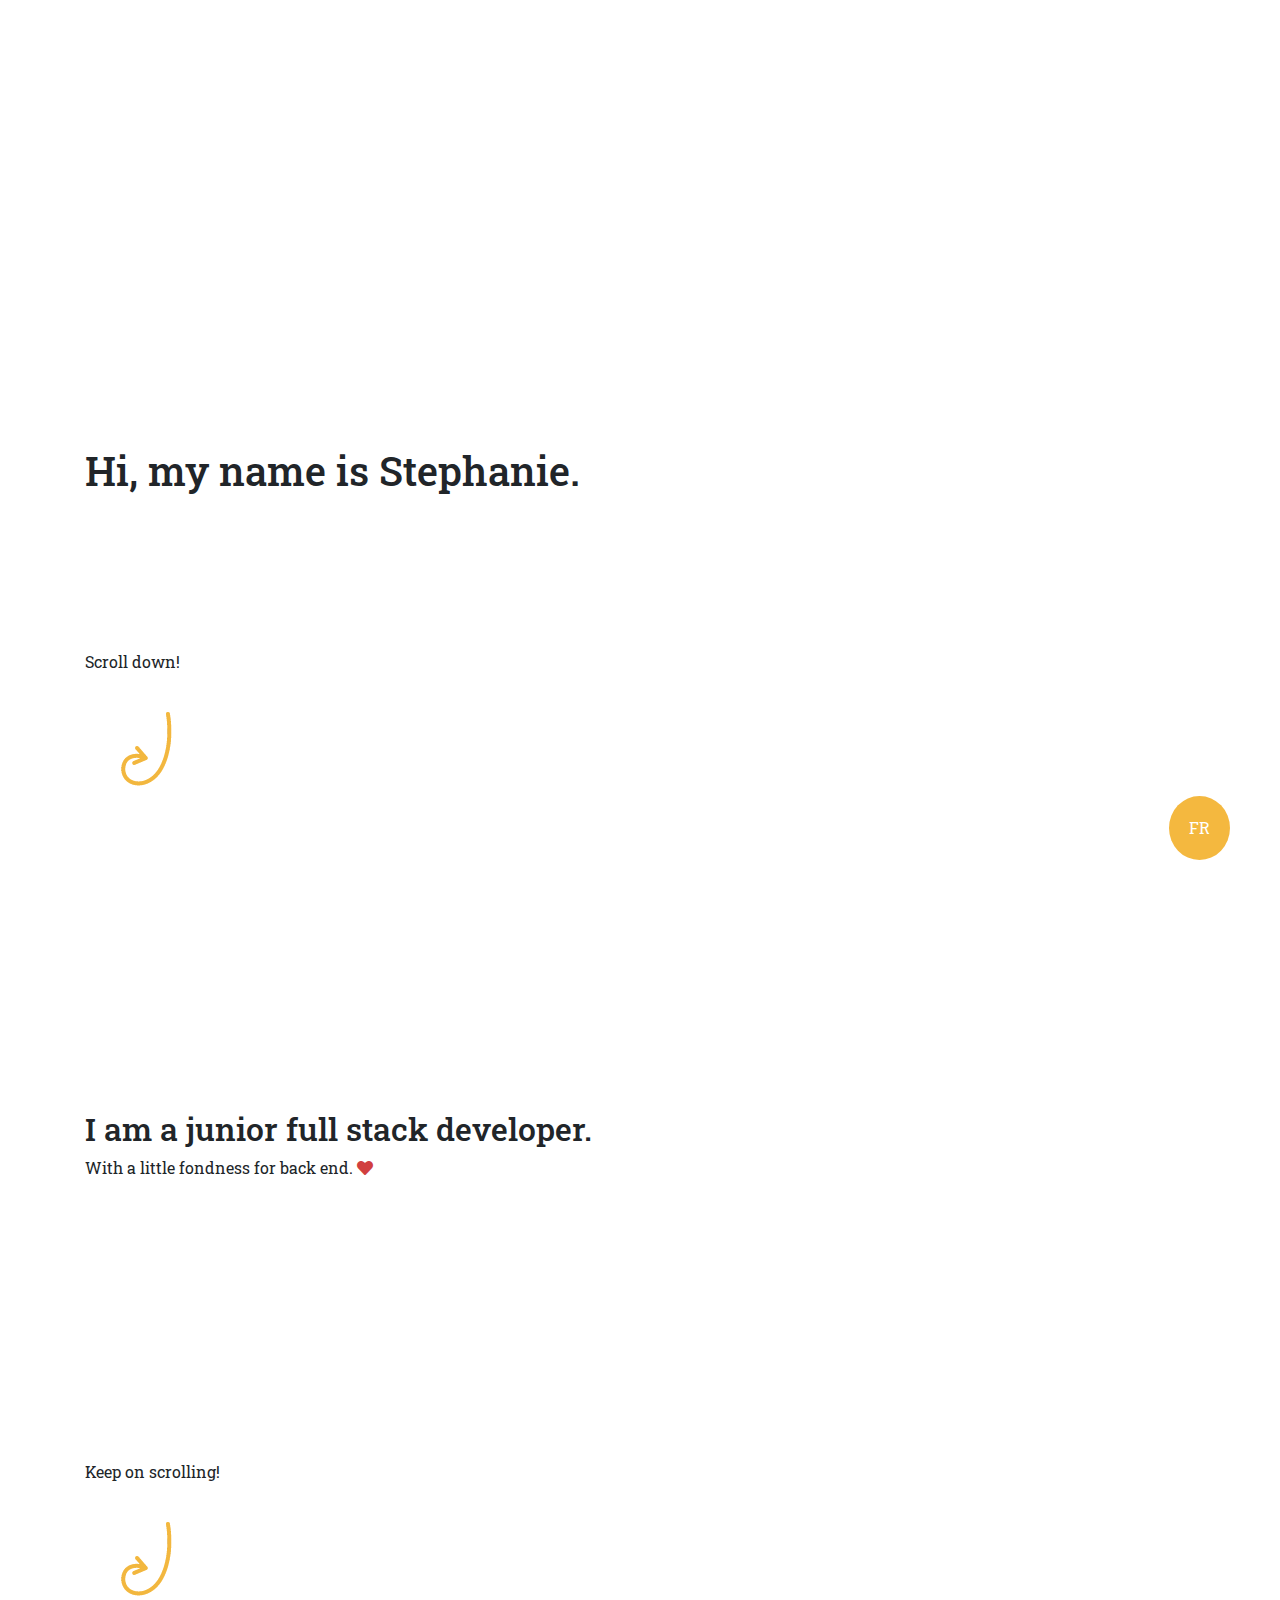
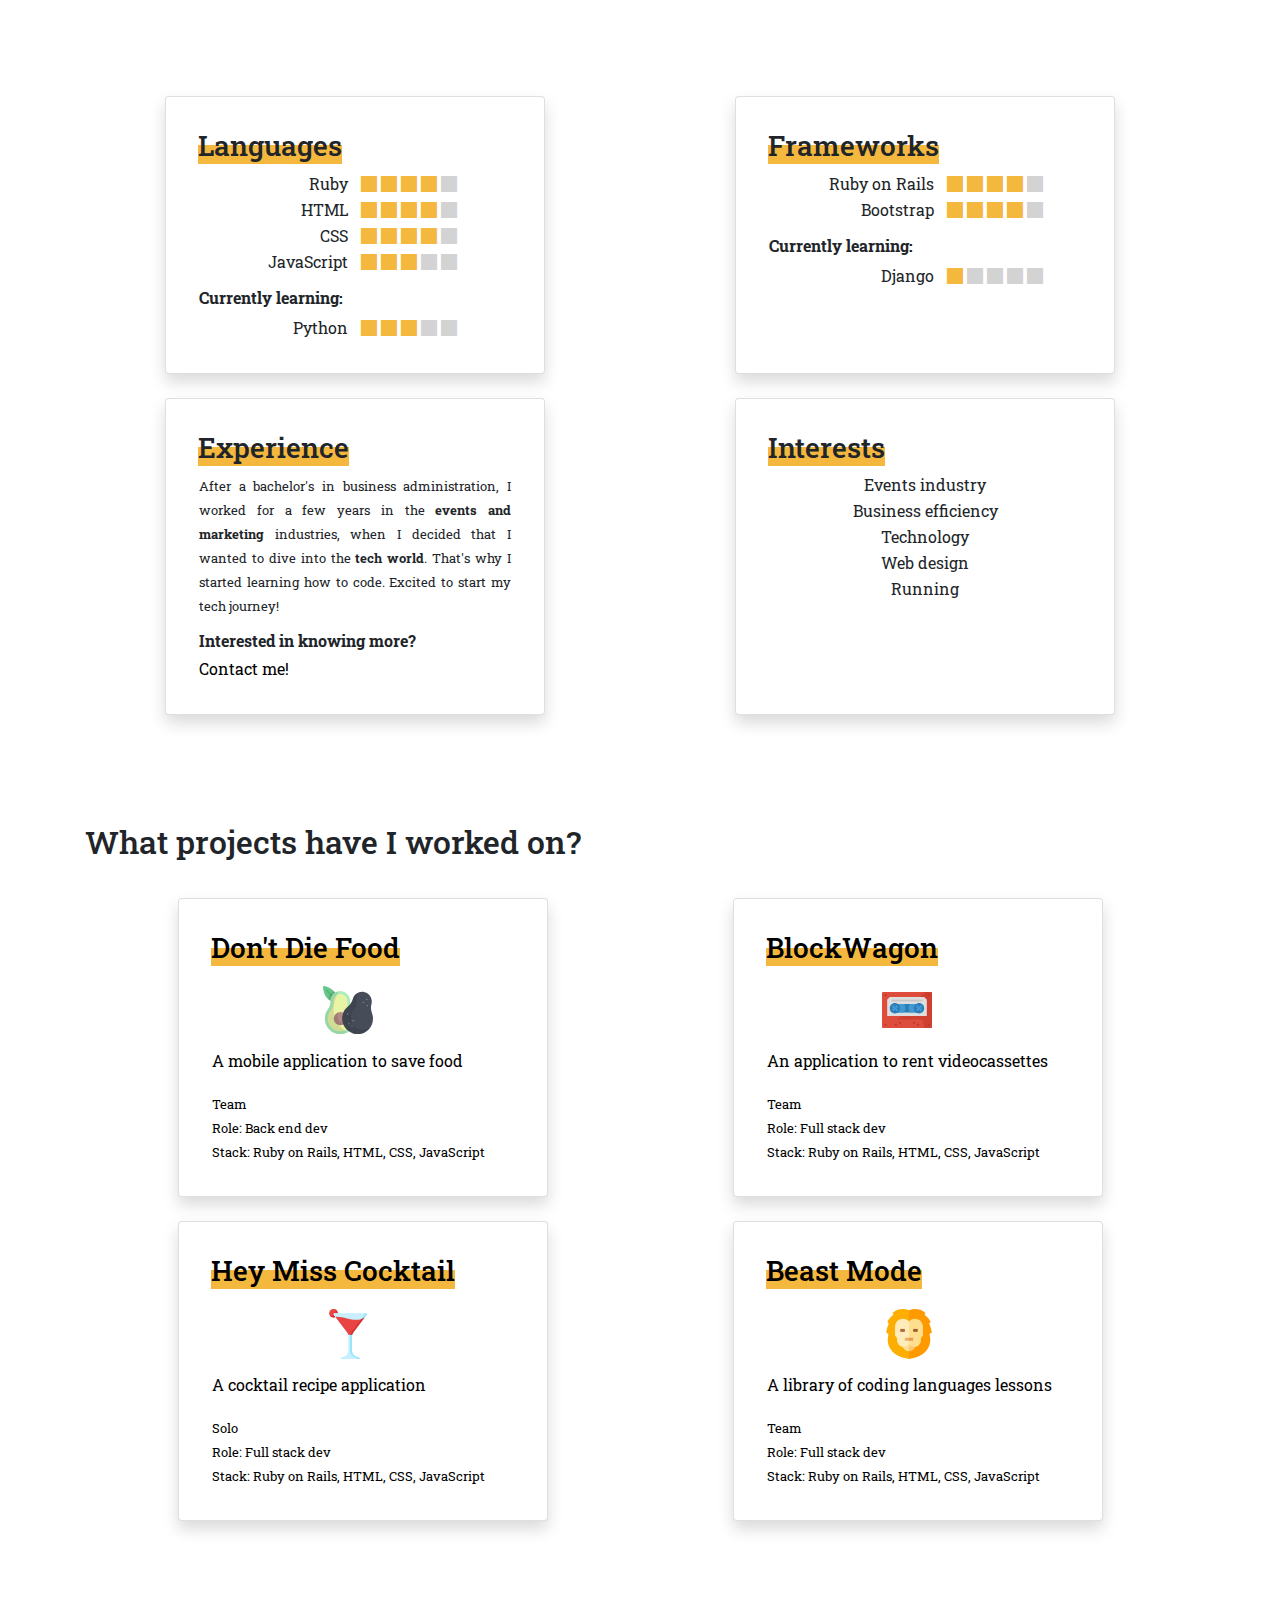
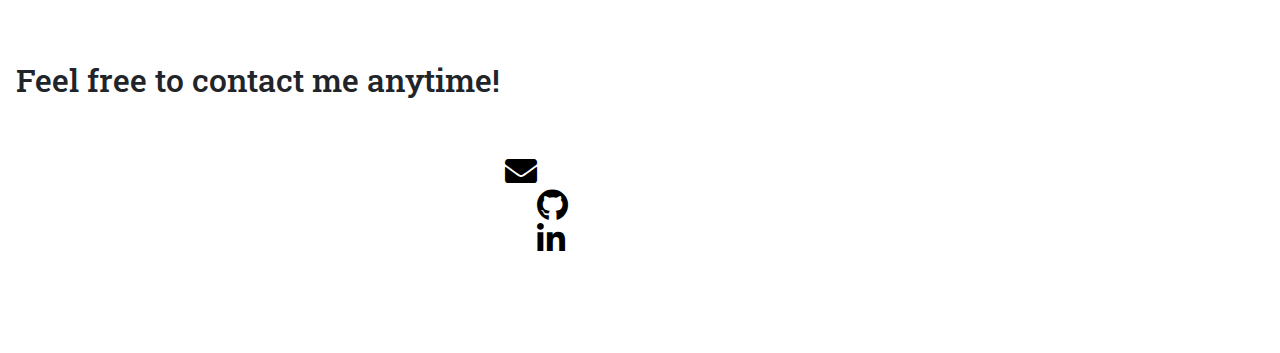
==== commit 19863db0: "Tested button for french website" ====
--- a/index.html
+++ b/index.html
@@ -26,6 +26,9 @@
   <body>
     <!-- Intro section -->
     <div class="container d-flex align-items-start justify-content-between flex-column" id="header">
+      <!-- Button for french version -->
+      <a href="#"><button>FR</button></a>
+
       <div class="name">
         <h1>Hi, my name is Stephanie.</h1>
       </div>
@@ -292,20 +295,22 @@
     </div>
 
     <!-- Contact section -->
-    <div class="container d-flex align-items-center justify-content-between flex-column" id="contact">
-      <div class="contact-message">
-        <h2>Feel free to contact me anytime!</h2>
-      </div>
-      <div class="contact-info">
-        <a href="mailto:stephaniediep@outlook.com" class="contact-links">
-          <i class="fas fa-envelope"></i>
-        </a>
-        <a href="https://github.com/sthyma" class="contact-links">
-          <i class="fab fa-github"></i>
-        </a>
-        <a href="https://www.linkedin.com/in/diepstephanie/" class="contact-links">
-          <i class="fab fa-linkedin-in"></i>
-        </a>
+    <div class="container" id="contact">
+      <h2>Feel free to contact me anytime!</h2>
+      <div class="container d-flex align-items-center justify-content-between flex-column">
+        <div class="row">
+          <div class="contact-info col-sm-12 col-lg-4">
+            <a href="mailto:stephaniediep@outlook.com" class="contact-links">
+              <i class="fas fa-envelope"></i>
+            </a>
+            <a href="https://github.com/sthyma" class="contact-links">
+              <i class="fab fa-github"></i>
+            </a>
+            <a href="https://www.linkedin.com/in/diepstephanie/" class="contact-links">
+              <i class="fab fa-linkedin-in"></i>
+            </a>
+          </div>
+        </div>
       </div>
     </div>
   </body>
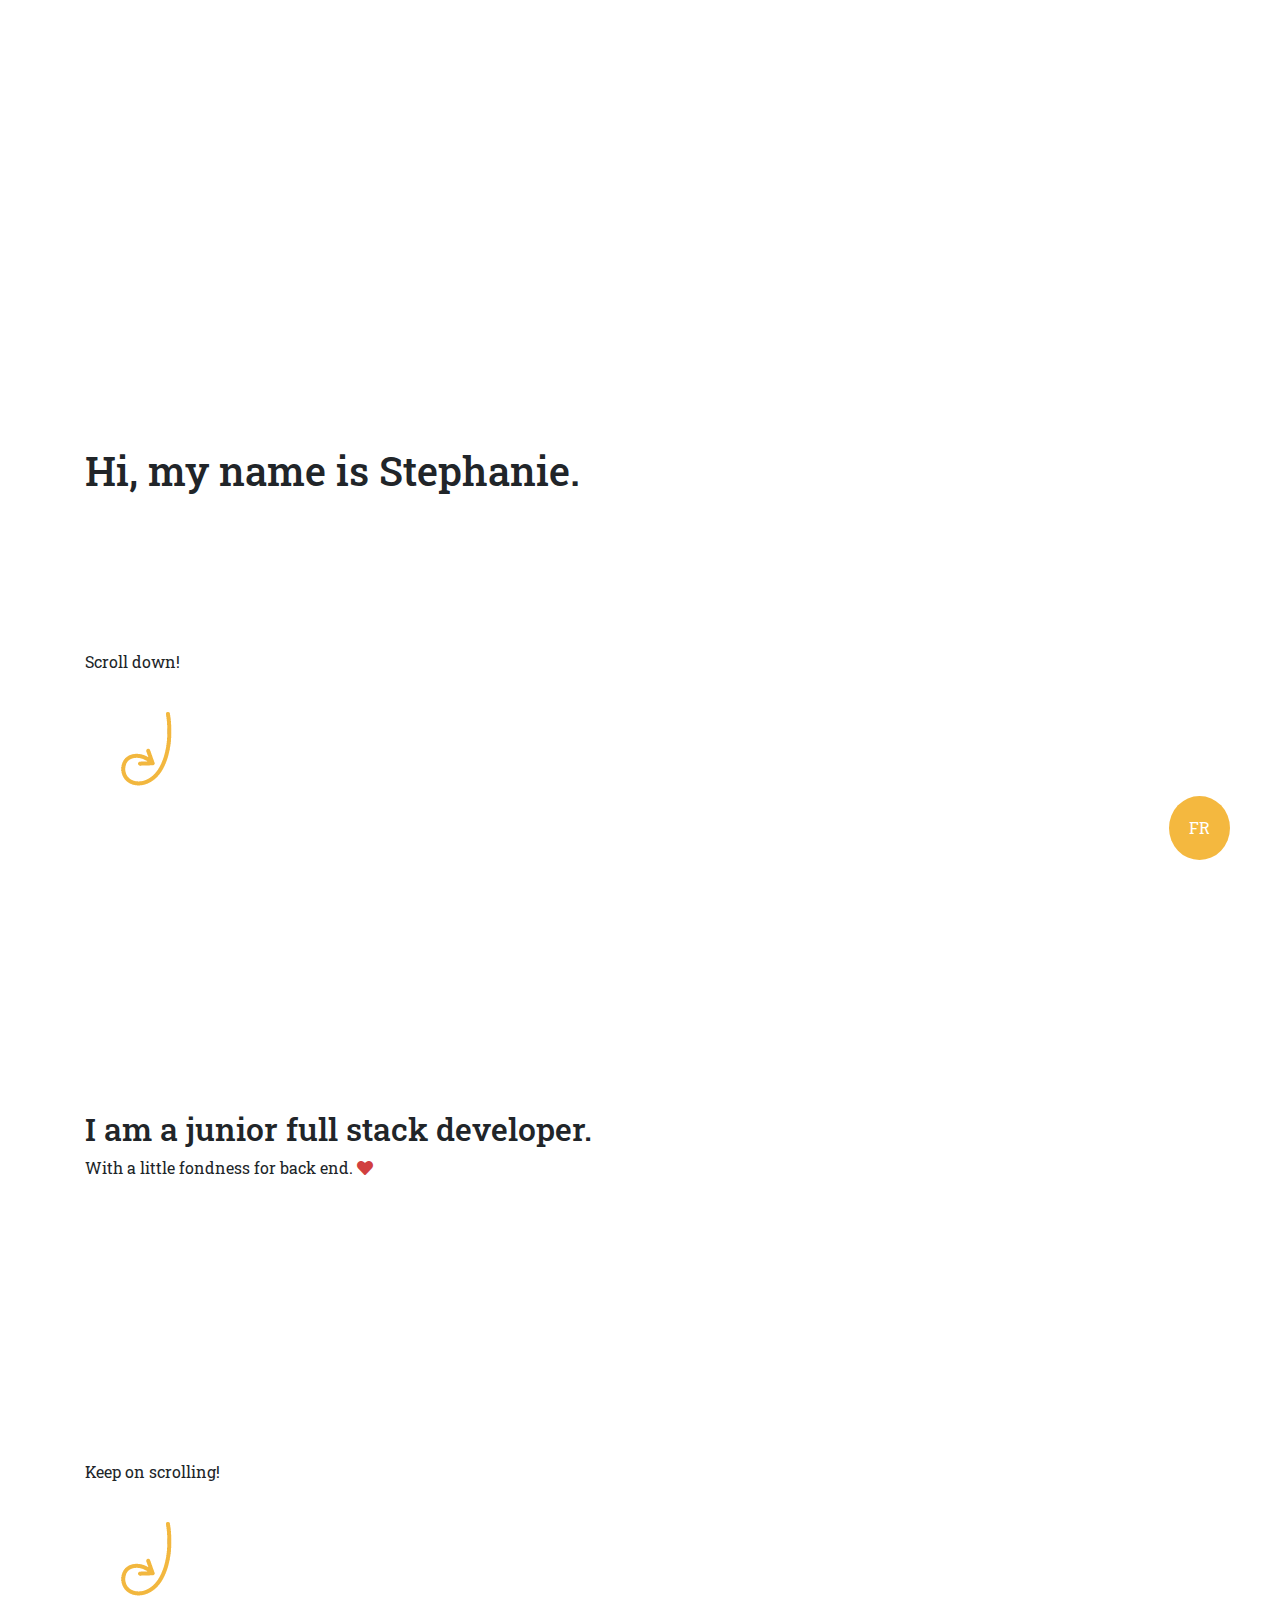
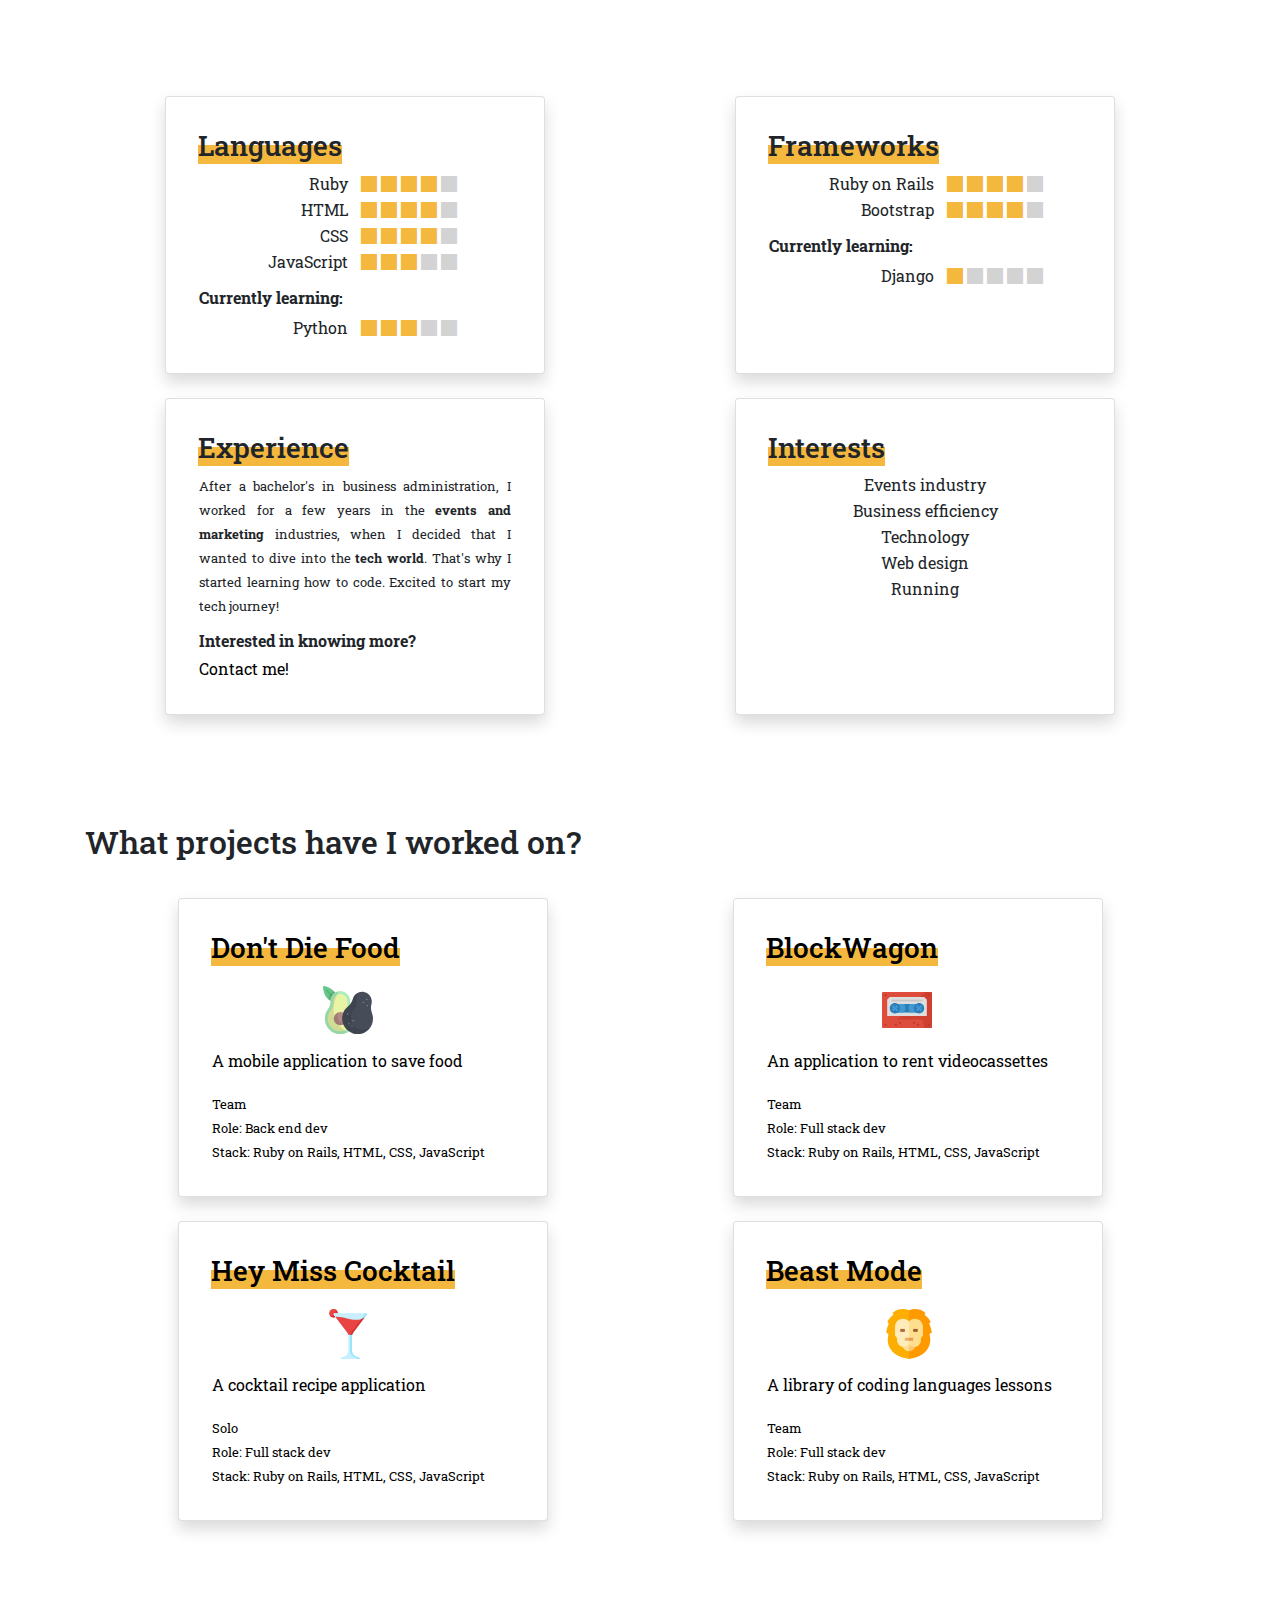
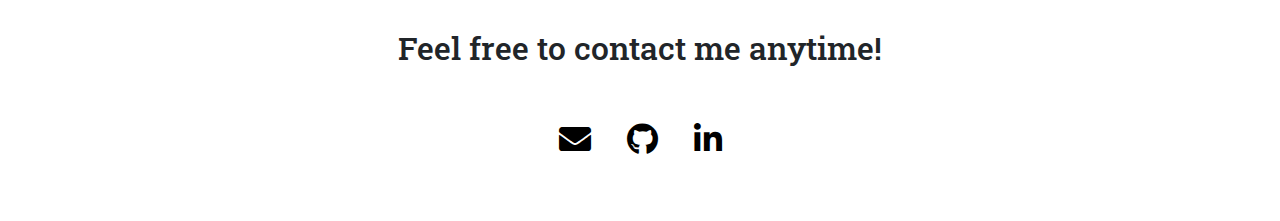
==== commit 5b9e1972: "Fixed some issues with margin in contact section" ====
--- a/index.html
+++ b/index.html
@@ -297,19 +297,17 @@
     <!-- Contact section -->
     <div class="container" id="contact">
       <h2>Feel free to contact me anytime!</h2>
-      <div class="container d-flex align-items-center justify-content-between flex-column">
-        <div class="row">
-          <div class="contact-info col-sm-12 col-lg-4">
-            <a href="mailto:stephaniediep@outlook.com" class="contact-links">
-              <i class="fas fa-envelope"></i>
-            </a>
-            <a href="https://github.com/sthyma" class="contact-links">
-              <i class="fab fa-github"></i>
-            </a>
-            <a href="https://www.linkedin.com/in/diepstephanie/" class="contact-links">
-              <i class="fab fa-linkedin-in"></i>
-            </a>
-          </div>
+      <div class="container d-flex align-items-center justify-content-center">
+        <div class="contact-info ">
+          <a href="mailto:stephaniediep@outlook.com" class="contact-links">
+            <i class="fas fa-envelope"></i>
+          </a>
+          <a href="https://github.com/sthyma" class="contact-links">
+            <i class="fab fa-github"></i>
+          </a>
+          <a href="https://www.linkedin.com/in/diepstephanie/" class="contact-links">
+            <i class="fab fa-linkedin-in"></i>
+          </a>
         </div>
       </div>
     </div>
